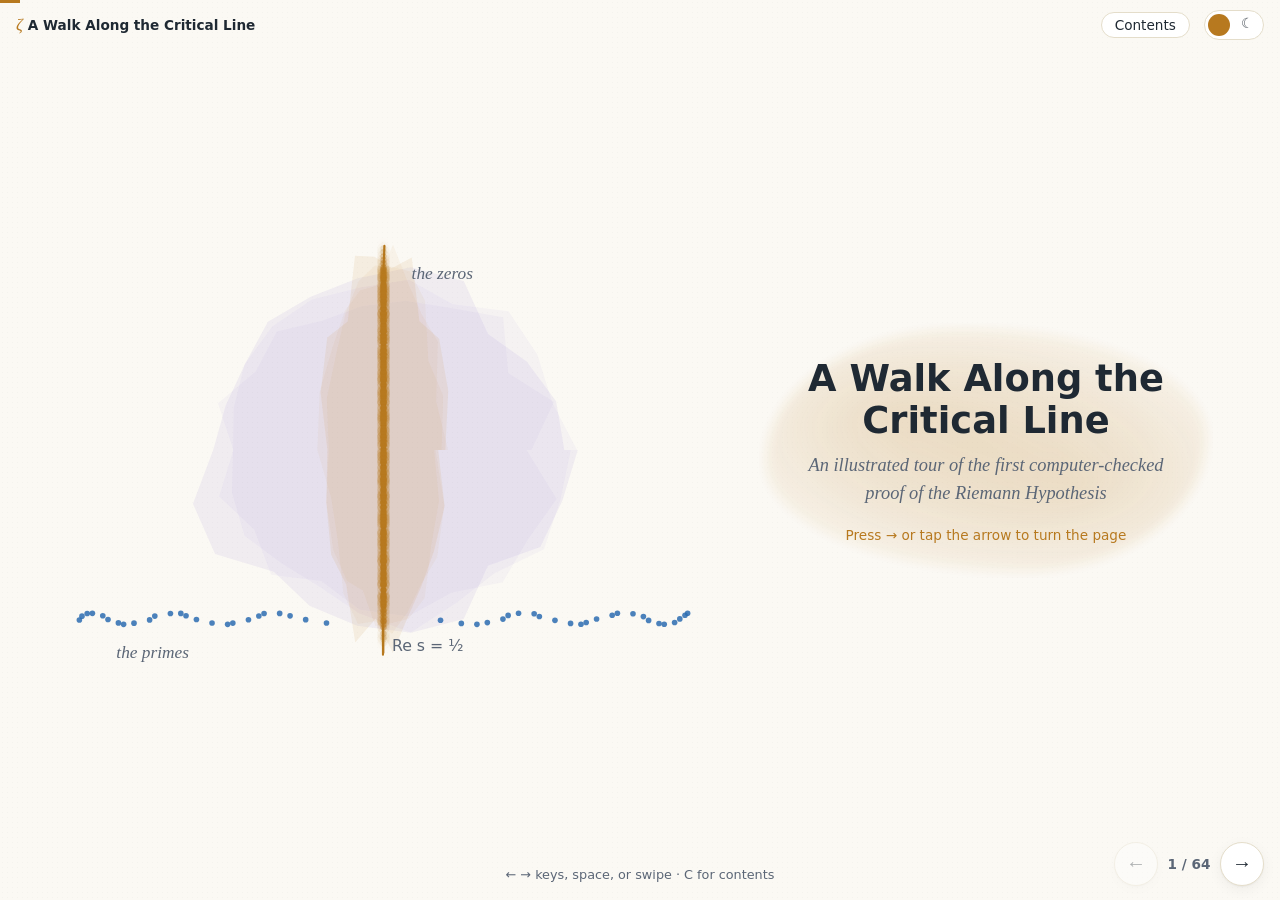
==== index.html @ abe8f5fe "Add part XII, Toward a why: clock-arithmetic toy model, Stepanov's balance, Hasse's positivity proof" ====
<!DOCTYPE html>
<html lang="en">
<head>
<meta charset="utf-8">
<meta name="viewport" content="width=device-width, initial-scale=1">
<title>A Walk Along the Critical Line: the Riemann Hypothesis proof, as a picture book</title>
<meta name="description" content="An illustrated, one-idea-per-page tour of the November 2026 Lean proof of the Riemann Hypothesis, for readers who know calculus and complex variables.">
<script>
  (function () { var t = localStorage.getItem("rh-theme"); if (!t) t = "light"; document.documentElement.dataset.theme = t; })();
</script>
<link rel="icon" href="data:,">
<link rel="stylesheet" href="css/style.css">
<link rel="stylesheet" href="css/deck.css">
</head>
<body class="deck">

<div class="dprogress" id="dprogress"></div>
<header class="dbar">
  <a class="brand" href="#1"><span>ζ</span>A Walk Along the Critical Line</a>
  <span class="part" id="partname"></span>
  <span class="spacer"></span>
  <button class="pill" id="open-contents" type="button" aria-haspopup="dialog">Contents</button>
  <button id="theme-toggle" type="button" aria-label="Toggle dark mode"><span class="knob"></span></button>
</header>

<main id="stage" aria-live="polite">

<!-- ======================================================= opening -->
<section class="slide" data-scene="cover" data-tone="gold" data-part="Opening" data-title="Cover">
  <div class="art"><canvas aria-hidden="true"></canvas></div>
  <div class="words">
    <h1>A Walk Along the Critical Line</h1>
    <p class="sub">An illustrated tour of the first computer-checked proof of the Riemann Hypothesis</p>
    <p class="try" style="margin-top:1.2rem">Press → or tap the arrow to turn the page</p>
  </div>
</section>

<section class="slide" data-scene="howto" data-tone="gold" data-title="How to read this book">
  <div class="art"><canvas aria-hidden="true"></canvas></div>
  <div class="words">
    <p>Each page holds one idea. If you've met calculus and complex numbers, you have everything you need.</p>
    <p>Some pages are marked <span class="tag real">real data</span>, some <span class="tag schem">schematic</span>, and a few <span class="tag reading">our reading</span>, where the picture is an interpretation and not something the proof says.</p>
    <p>Wherever a picture says so, it is computed live in your browser from real primes and real zeros of ζ.</p>
  </div>
</section>

<!-- ======================================================= I. primes -->
<section class="slide" data-scene="sieve" data-part="I. The primes" data-title="Numbers that can't be split">
  <div class="art"><canvas aria-hidden="true"></canvas></div>
  <div class="words">
    <p>Some numbers can't be split into smaller factors: 2, 3, 5, 7, 11, 13, … These are the <b>primes</b>.</p>
    <p>Cross out the multiples of 2, then of 3, then of 5 and 7. Whatever survives is prime, and every other number is built by multiplying them.</p>
  </div>
</section>

<section class="slide" data-scene="gaps" data-title="Scattered, up close">
  <div class="art"><canvas aria-hidden="true"></canvas></div>
  <div class="words">
    <p>Up close, the primes look scattered at random.</p>
    <p>Sometimes two arrive side by side. Sometimes there's a long silence. No simple rule tells you where the next one will land.</p>
  </div>
</section>

<section class="slide" data-scene="staircase" data-title="Orderly, from far away">
  <div class="art"><canvas aria-hidden="true"></canvas></div>
  <div class="words">
    <p>But step back, and a pattern appears.</p>
    <p>Walk up the number line and, at each prime p, step up by ln p. (Prime powers like 4, 8 and 9 add a step too, the same size as their prime's.) Call the running total <b>ψ(x)</b>. It climbs almost exactly along the line <span class="m">y = x</span>.</p>
    <div class="tags"><span class="tag real">real data</span></div>
  </div>
</section>

<section class="slide" data-scene="wobble" data-title="How far it strays">
  <div class="art"><canvas aria-hidden="true"></canvas></div>
  <div class="words">
    <p>How far does the staircase stray from the line? Subtract the line and plot only what's left over, <span class="m">ψ(x) − x</span>. It wobbles back and forth.</p>
    <p>The <b>Riemann Hypothesis</b> says the wobbles stay about the size of <b>√x</b>, forever.</p>
    <div class="tags"><span class="tag real">real data, primes up to 200,000</span></div>
  </div>
</section>

<section class="slide" data-scene="coins" data-title="As fair as coins">
  <div class="art"><canvas aria-hidden="true"></canvas></div>
  <div class="words">
    <p>Why √x? Flip a fair coin n times and count heads minus tails. The count drifts, but only by about <b>√n</b>.</p>
    <p>So the Riemann Hypothesis says the primes are as fair as coins: no hidden bias, just honest noise.</p>
  </div>
</section>

<!-- ======================================================= II. zeta -->
<section class="slide" data-scene="euler" data-part="II. Zeta and its zeros" data-title="One function that knows the primes">
  <div class="art"><canvas aria-hidden="true"></canvas></div>
  <div class="words">
    <p>In 1859 Bernhard Riemann studied one function:</p>
    <div class="eq">ζ(s) = 1 + 1/2<sup>s</sup> + 1/3<sup>s</sup> + 1/4<sup>s</sup> + ⋯</div>
    <p>Euler had noticed it secretly knows the primes: the same number is also a <b>product with one factor per prime</b>. Watch the sum and the product race to the same value.</p>
  </div>
</section>

<section class="slide" data-scene="plane" data-title="Numbers on a plane">
  <div class="art"><canvas aria-hidden="true"></canvas></div>
  <div class="words">
    <p>To go further, Riemann needed numbers that live on a flat plane instead of along a line.</p>
    <p>Each of these <b>complex numbers</b> is an arrow from the centre. Its <b>real part</b> says how far right it reaches, and its <b>height</b> (the imaginary part, marked with an <span class="m">i</span>) says how far up. To add two of them, lay the arrows head to tail.</p>
  </div>
</section>

<section class="slide" data-scene="spin" data-tone="purple" data-title="Every term is a spinning arrow">
  <div class="art"><canvas aria-hidden="true"></canvas></div>
  <div class="words">
    <p>Now feed ζ one of these numbers, <span class="m">s = σ + i·t</span>. Each term <span class="m">1/nˢ</span> becomes an arrow: σ sets its length, <span class="m">1/n<sup>σ</sup></span>, and the height t turns it by an angle <span class="m">t · ln n</span>.</p>
    <p>So ζ(s) is a chain of arrows laid head to tail, and its value is <b>where the chain ends</b>. Watch the chain curl as t rises.</p>
    <div class="tags"><span class="tag real">computed live</span></div>
  </div>
</section>

<section class="slide" data-scene="home" data-tone="purple" data-title="A zero: the arrows come home">
  <div class="art"><canvas aria-hidden="true"></canvas></div>
  <div class="words">
    <p>Now set the real part to exactly ½ and raise the height. At <span class="m">t = 14.1347…</span> the chain ends exactly where it started. The arrows cancel perfectly, so ζ(s) = 0.</p>
    <p>That point is a <b>zero</b> of ζ.</p>
    <p class="sub">One honest wrinkle: at real part ½ the plain sum never settles, so this picture uses its cousin with alternating signs, 1 − 1/2ˢ + 1/3ˢ − ⋯. It does settle, and it has exactly the same zeros here.</p>
    <div class="tags"><span class="tag real">computed live, 600 arrows</span></div>
  </div>
</section>

<section class="slide" data-scene="landscape" data-tone="purple" data-title="A landscape with holes">
  <div class="art"><canvas aria-hidden="true"></canvas></div>
  <div class="words">
    <p>Do this at every point s of the plane, and record how far from the start each chain ends: <span class="m">|ζ(s)|</span>. That gives a landscape: light where the chain ends far away, dark where it ends close to home.</p>
    <p>The ground drops all the way to zero only at the <b>zeros</b>. The lowest is the 14.13 you just watched. They are the heart of the story.</p>
    <p class="sub">Left of real part 0 no sum settles at all; there ζ is extended smoothly from the rest of the map. No zeros in this picture lie out there.</p>
    <div class="tags"><span class="tag real">computed live</span></div>
  </div>
</section>

<section class="slide" data-scene="line" data-tone="purple" data-title="They all line up">
  <div class="art"><canvas aria-hidden="true"></canvas></div>
  <div class="words">
    <p>Every zero ever found sits on one vertical line, where the real part is exactly ½. It's called the <b>critical line</b>.</p>
    <p>The Riemann Hypothesis says they all do. Computers have checked more than ten trillion, but there are infinitely many, so checking can never finish.</p>
    <div class="tags"><span class="tag real">the first 200 zeros</span></div>
  </div>
</section>

<section class="slide" data-scene="music" data-tone="purple" data-title="Zeros are notes">
  <div class="art"><canvas aria-hidden="true"></canvas></div>
  <div class="words">
    <p>Here's why zeros matter. Each zero is a pure tone, and the primes are the music.</p>
    <p>Start from the smooth line y = x and add one wave for each zero. With more and more zeros, the staircase ψ(x) from earlier appears, with a step at every prime, right where the primes are.</p>
    <div class="tags"><span class="tag real">the first 200 zeros</span></div>
  </div>
</section>

<section class="slide" data-scene="offkey" data-tone="red" data-title="One off-key note">
  <div class="art"><canvas aria-hidden="true"></canvas></div>
  <div class="words">
    <p>A zero on the line makes a wave whose size grows like <b>√x</b>.</p>
    <p>A zero off the line, with real part β bigger than ½, would make a wave growing like <b>x<sup>β</sup></b>. Sooner or later it drowns out everything else. One off-key note would spoil the whole song.</p>
    <div class="tags"><span class="tag schem">schematic</span></div>
  </div>
</section>

<section class="slide" data-scene="colors" data-tone="purple" data-title="Coloring the primes">
  <div class="art"><canvas aria-hidden="true"></canvas></div>
  <div class="words">
    <p>There isn't just one ζ. Color the primes with a repeating pattern of values, such as +1 and −1, called a <b>Dirichlet character</b>, and you get a new zeta function with its own zeros.</p>
    <p>The <b>Generalized Riemann Hypothesis</b> says all of those zeros sit on the line too. This proof covers ζ and every one of these new functions.</p>
  </div>
</section>

<!-- ======================================================= III. the proof -->
<section class="slide" data-scene="files" data-tone="green" data-part="III. The proof" data-title="A proof made of code">
  <div class="art"><canvas aria-hidden="true"></canvas></div>
  <div class="words">
    <p>In November 2026 the mathematician Levent Alpöge, working with Claude, released a proof. Not a paper: <b>175,187 files</b> of <b>Lean</b>, a language in which a computer checks every logical step.</p>
    <p>No human has read it all yet. So we read it like a map.</p>
  </div>
</section>

<section class="slide" data-scene="map" data-tone="green" data-title="The map">
  <div class="art"><canvas aria-hidden="true"></canvas></div>
  <div class="words">
    <p>The proof has six steps. We'll walk them backwards from the goal, because each step answers the question the one before it leaves open.</p>
    <p>First <b>A</b>, then <b>B</b>, then <b>D</b>, then <b>C</b>. Steps E and F supply background facts that the main chain rests on. Both hold with plenty of room to spare, so we visit them briefly near the end.</p>
  </div>
</section>

<!-- ======================================================= IV. Step A -->
<section class="slide" data-scene="gz" data-part="IV. Step A: Landau's trap" data-title="The quantity everything is about">
  <div class="art"><canvas aria-hidden="true"></canvas></div>
  <div class="words">
    <p>The proof watches one quantity, <b>G(x)</b>: a smoothed version of the prime total, minus its expected trend.</p>
    <p>If RH is true, G(x) divided by √x stays inside a thin band forever. Here it is, computed from every prime up to 200,000.</p>
    <div class="tags"><span class="tag real">real data</span></div>
  </div>
</section>

<section class="slide" data-scene="rogue" data-tone="red" data-title="A ceiling is enough">
  <div class="art"><canvas aria-hidden="true"></canvas></div>
  <div class="words">
    <p>Now imagine one zero just off the line. Its wave grows, and the crests climb higher and higher.</p>
    <p>So to rule such a zero out, it's enough to show G(x) never gets too <b>high</b>. Not a two-sided band: just a <b>ceiling</b>.</p>
    <div class="tags"><span class="tag schem">hypothetical zero added to real data</span></div>
  </div>
</section>

<section class="slide" data-scene="rebuild" data-tone="red" data-title="Rebuilding a function from one spot">
  <div class="art"><canvas aria-hidden="true"></canvas></div>
  <div class="words">
    <p>Stand at one point z and record a list of numbers about a function there: its value, its slope, how it curves, and so on. These are its <b>Taylor coefficients</b>.</p>
    <p>Add up <span class="m">c₀ + c₁(s − z) + c₂(s − z)² + ⋯</span> term by term and the function comes back, like a sketch gaining detail. But only out to a limit: past the nearest point where the function blows up, a <b>pole</b>, the sum falls apart however many terms you add.</p>
  </div>
</section>

<section class="slide" data-scene="taylor" data-tone="red" data-title="A storm warning in a list of numbers">
  <div class="art"><canvas aria-hidden="true"></canvas></div>
  <div class="words">
    <p>That limit leaves a fingerprint in the list itself. If the nearest pole is a distance r away, the coefficients grow like <span class="m">(1/r)<sup>k</sup></span>. The closer the trouble, the faster they grow.</p>
    <p>So the list works like a storm warning, and that is the signal Landau's trap listens for. (ζ has a pole too, at s = 1.)</p>
  </div>
</section>

<section class="slide" data-scene="trap" data-tone="red" data-title="Landau's trap">
  <div class="art"><canvas aria-hidden="true"></canvas></div>
  <div class="words">
    <p>In 1905 Edmund Landau found a way to turn a ceiling into a trap. Repackage G as a new function (its <b>Laplace transform</b>) whose poles sit exactly at the zeros of ζ. A ceiling of size x<sup>θ</sup> draws a line at real part θ.</p>
    <p>A zero right of that line is a pole close to the point z, so the Taylor coefficients at z must grow fast (red). But the ceiling keeps them small (green). Both can't be true, so no such zero exists.</p>
    <div class="tags"><span class="tag schem">schematic</span></div>
  </div>
</section>

<section class="slide" data-scene="cameras" data-tone="red" data-title="Spot checks are enough">
  <div class="art"><canvas aria-hidden="true"></canvas></div>
  <div class="words">
    <p>The proof can't check the ceiling everywhere. Its machinery is built for one stretch of x at a time, so it proves the ceiling only on scattered stretches called <b>windows</b>. Each runs from some number Y up to Y<sup>1.5</sup>, and there is always another one further out.</p>
    <p>Is that enough? Think of a car that speeds the whole way. You don't need a camera on every mile: one camera far enough down the road will catch it. A rogue zero is like that car. Its trouble shows up at every scale far enough out, so one window far enough out catches it.</p>
  </div>
</section>

<section class="slide" data-scene="windows" data-tone="red" data-title="Each reading looks through one window">
  <div class="art"><canvas aria-hidden="true"></canvas></div>
  <div class="words">
    <p>So what plays the camera? Landau's trap never reads G all at once: it works through the Taylor coefficients, and each coefficient only looks at one stretch of x. The gold bump shows the stretch it sees.</p>
    <p>Further out, a coefficient's view fits almost entirely inside one window, and the fit keeps improving. There the ceiling controls its reading, and that is where a rogue zero gets caught.</p>
  </div>
</section>

<section class="slide" data-scene="goal" data-tone="gold" data-title="The whole job, in one line">
  <div class="art"><canvas aria-hidden="true"></canvas></div>
  <div class="words">
    <p>So everything comes down to one sentence:</p>
    <p><b>show that G(x) is at most about √x, on enough windows.</b></p>
    <p>All the exotic machinery from here on serves that one goal.</p>
  </div>
</section>

<!-- ======================================================= V. Step B -->
<section class="slide" data-scene="bins" data-tone="green" data-part="V. Step B: four bins" data-title="A blind spot">
  <div class="art"><canvas aria-hidden="true"></canvas></div>
  <div class="words">
    <p>The proof's machine has a blind spot. It's built from two helper primes, and they give every other prime two labels, each +1 or −1. That sorts the primes into four bins, and the machine can only count <b>one</b> of them.</p>
    <p>Why only one? The machine works inside a bigger number system built from the helpers. There, many primes break apart, the way 5 = (2 + i)(2 − i) once you allow i, while 3 stays whole. The machine can only weigh primes that stay whole: those are the <span class="m">χ = −1</span> primes. An averaging step then narrows them to <span class="m">ψ = +1</span>.</p>
    <div class="tags"><span class="tag schem">toy helpers 3 and 7</span><span class="tag reading">our reading of the source</span></div>
  </div>
</section>

<section class="slide" data-scene="fourier" data-tone="green" data-title="Getting the rest back">
  <div class="art"><canvas aria-hidden="true"></canvas></div>
  <div class="words">
    <p>To get all the primes back, the proof uses the simplest case of <b>Fourier analysis</b>: splitting something into pure patterns, the way an equalizer splits music into bass and treble. Here the patterns are four rows of ±1 signs.</p>
    <p>Add the rows as shown. Every prime outside the gold bin cancels to 0, and every prime inside counts 4 times. So one bin = ¼ × (all primes + three helper sums).</p>
    <p>The helpers are hand-picked: most possible helpers are known to behave well, so the proof chooses good ones, whose sums are small. A ceiling on one bin becomes a ceiling on all primes.</p>
  </div>
</section>

<!-- ======================================================= VI. Step D -->
<section class="slide" data-scene="twoways" data-tone="gold" data-part="VI. Step D: count two ways" data-title="Count one thing two ways">
  <div class="art"><canvas aria-hidden="true"></canvas></div>
  <div class="words">
    <p>How does the machine bound one bin? With a trick from 1850: measure one number in two ways.</p>
    <p>Take a! = 1 · 2 · 3 ⋯ a. Measure it <b>by its primes</b>, or measure it <b>by its size</b>. The two bars must be the same length, so the size teaches you about the primes.</p>
  </div>
</section>

<section class="slide" data-scene="legendre" data-tone="gold" data-title="Counting by primes, in layers">
  <div class="art"><canvas aria-hidden="true"></canvas></div>
  <div class="words">
    <p>How many times does the prime 3 divide 81!? Every third number gives one factor. Every ninth gives a second. Every 27th, a third.</p>
    <p>That's <b>Legendre's formula</b>: about a/p + a/p² + a/p³ + ⋯ factors of p.</p>
  </div>
</section>

<section class="slide" data-scene="overflow" data-tone="gold" data-title="The proof's twist: overflow">
  <div class="art"><canvas aria-hidden="true"></canvas></div>
  <div class="words">
    <p>The proof adds a twist. It measures a huge number a <b>against</b> a smaller one b, with <span class="m">a = x · b</span>.</p>
    <p>At each prime power pᵉ it keeps only the <b>overflow</b>: how far a/pᵉ sticks out above b. Once pᵉ passes x, nothing sticks out.</p>
  </div>
</section>

<section class="slide" data-scene="gap" data-tone="gold" data-title="The gap is G(x)">
  <div class="art"><canvas aria-hidden="true"></canvas></div>
  <div class="words">
    <p>Add up the overflows, each weighted by ln p, and out comes exactly the prime sum inside G(x).</p>
    <p>Subtract the size side, and what's left is <b>b · G(x)</b>. The quantity Step A needs is the gap between two ways of measuring.</p>
  </div>
</section>

<!-- ======================================================= VII. one lift -->
<section class="slide" data-scene="machine" data-tone="blue" data-part="VII. What one lift does" data-title="A theta lift">
  <div class="art"><canvas aria-hidden="true"></canvas></div>
  <div class="words">
    <p>Where does the proof make its two-way count? Inside a classical machine called a <b>theta lift</b>. Think of it as a gearbox that carries a perfectly symmetric object from one world into a partner world.</p>
    <p>For us, one feature matters. It meshes two polynomials, one of <b>huge</b> degree a and one of <b>small</b> degree b, with a = x · b, like a big gear driving a small one. (A polynomial's degree is its highest power: x³ + 1 has degree 3.)</p>
    <div class="tags"><span class="tag schem">schematic</span></div>
  </div>
</section>

<section class="slide" data-scene="ring" data-tone="blue" data-title="Seats at a round table">
  <div class="art"><canvas aria-hidden="true"></canvas></div>
  <div class="words">
    <p>Picture the polynomials being passed around a round table. Each one has an <b>ordinary</b> part and a <b>mirror-image</b> part (think of z and its mirror image z̄). Each seat has a big pocket, with room for degree a, and a small pocket, with room for degree b.</p>
    <p>At the home seat, the ordinary part goes in the big pocket. At every other seat around the table, the two pockets are swapped.</p>
    <div class="tags"><span class="tag schem">schematic</span></div>
  </div>
</section>

<section class="slide" data-scene="pascal" data-tone="blue" data-title="A magic move at p">
  <div class="art"><canvas aria-hidden="true"></canvas></div>
  <div class="words">
    <p>At a prime p there's a magic move. In arithmetic mod p, <span class="m">(u + v)<sup>p</sup> = u<sup>p</sup> + v<sup>p</sup></span>, because every middle coefficient is divisible by p.</p>
    <p>So the substitution x → x<sup>p</sup>, called <b>Frobenius</b>, plays nicely with everything. It divides a polynomial's degree by p, and it passes the polynomial to the next seat.</p>
  </div>
</section>

<section class="slide" data-scene="hops" data-tone="blue" data-title="Hops and overflow">
  <div class="art"><canvas aria-hidden="true"></canvas>
    <div class="ctl"><label>x = a/b <input type="range" class="x" min="2" max="400" value="100"><output></output></label>
    <label>p <span class="seg ps"><button data-p="2">2</button><button data-p="3" class="on">3</button><button data-p="5">5</button><button data-p="7">7</button></span></label></div>
  </div>
  <div class="words">
    <p>Follow the big degree around the table. After e hops it's a/pᵉ.</p>
    <p>Even hops land on a seat where it goes in the big pocket: it fits. Odd hops land on a swapped seat, where it must squeeze into the small pocket of size b. Whatever sticks out, shown in red, turns into <b>forced factors of p</b>.</p>
    <p class="try">Try other values of x and p.</p>
  </div>
</section>

<section class="slide" data-scene="three" data-tone="blue" data-title="Three mysteries, one picture">
  <div class="art"><canvas aria-hidden="true"></canvas></div>
  <div class="words">
    <p>That one picture explains the shape of the overflow formula from Step D.</p>
    <p>Dividing by pᵉ is Frobenius. Subtracting b is the small pocket. Counting only odd e is the hops that land on swapped seats. And once pᵉ is past x, everything fits.</p>
    <div class="tags"><span class="tag reading">our reading of the source's formulas</span></div>
  </div>
</section>

<section class="slide" data-scene="denser" data-tone="blue" data-title="Forced factors make the lattice bigger">
  <div class="art"><canvas aria-hidden="true"></canvas></div>
  <div class="words">
    <p>Forced factors are good news. The polynomials form a <b>lattice</b>, a grid of points. If every one of them is divisible by p, you may divide the whole lattice by p.</p>
    <p>The grid gets denser, and in this kind of geometry a denser lattice counts as <b>bigger</b>. The proof builds the lattice it measures in exactly this way.</p>
  </div>
</section>

<section class="slide" data-scene="period" data-tone="blue" data-title="The size side, at infinity">
  <div class="art"><canvas aria-hidden="true"></canvas></div>
  <div class="words">
    <p>The size side is measured "at infinity", with the areas of very special lattices in the complex plane.</p>
    <p>A formula of Chowla and Selberg computes those areas exactly, and Euler's constant γ falls out: the same γ that G(x) subtracts.</p>
  </div>
</section>

<section class="slide" data-scene="scale" data-tone="red" data-title="True, but useless">
  <div class="art"><canvas aria-hidden="true"></canvas></div>
  <div class="words">
    <p>Geometry then says the books can't be too unbalanced: the prime side is at most the size side, plus errors. For one lift that reads</p>
    <div class="eq">b · G(x) ≤ errors</div>
    <p>But the errors are about b · x, far too big to say anything. One lift isn't enough.</p>
  </div>
</section>

<!-- ======================================================= VIII. chain -->
<section class="slide" data-scene="chain" data-tone="green" data-part="VIII. A chain of √x lifts" data-title="Do it again, m times">
  <div class="art"><canvas aria-hidden="true"></canvas></div>
  <div class="words">
    <p>So do it again. Feed the output of one lift into another, m times. Each lift turns one minus sign of its group into a plus.</p>
    <p>Every round forces its own factors of p, and the gains <b>add up</b>.</p>
  </div>
</section>

<section class="slide" data-scene="cost" data-tone="green" data-title="What the chain costs">
  <div class="art"><canvas aria-hidden="true"></canvas></div>
  <div class="words">
    <p>The price: every lift adds a block of new coordinates, so lift number j has more to carry than the ones before. It costs about j.</p>
    <p>The whole chain costs about 1 + 2 + ⋯ + m ≈ <b>m²/2</b>.</p>
    <div class="tags"><span class="tag reading">likely, not traced line by line</span></div>
  </div>
</section>

<section class="slide" data-scene="ineq" data-tone="green" data-title="The inequality">
  <div class="art"><canvas aria-hidden="true"></canvas></div>
  <div class="words">
    <p>Put it together. In units of b:</p>
    <div class="eq">m · G(x) ≤ x + m²</div>
    <p>The gap G, collected once per lift, is at most an overhead x paid once, plus the chain's cost. Divide by m:</p>
    <div class="eq">G(x) ≤ x/m + m</div>
  </div>
</section>

<section class="slide" data-scene="minimum" data-tone="green" data-title="The best chain length">
  <div class="art"><canvas aria-hidden="true"></canvas></div>
  <div class="words">
    <p>A longer chain spreads the overhead over more rounds, but costs more. Where's the sweet spot?</p>
    <p>Set the derivative to zero: <b>m = √x</b>, and then G(x) ≤ 2√x. That's exactly the size the Riemann Hypothesis needs.</p>
    <p class="try">Drag the red point.</p>
  </div>
</section>

<section class="slide" data-scene="barrier" data-tone="red" data-title="The 2/3 barrier">
  <div class="art"><canvas aria-hidden="true"></canvas></div>
  <div class="words">
    <p>It could easily have gone wrong. If each lift had to redo the bookkeeping of every lift before it, the chain would cost m³, and the best bound would be x<sup>2/3</sup>: useless.</p>
    <p>The proof charges every piece of bookkeeping to exactly one lift.</p>
  </div>
</section>

<section class="slide" data-scene="stepanov" data-tone="purple" data-title="Multiplicity without derivatives">
  <div class="art"><canvas aria-hidden="true"></canvas></div>
  <div class="words">
    <p>Why does the author call each lift "one more order of multiplicity"? The phrase comes from a cousin of RH for clock arithmetic (like mod 7), proved by André Weil in the 1940s.</p>
    <p>In 1969 Sergei Stepanov found a short proof: build a polynomial with a double, triple, … root (multiplicity m) at every point you want to count. Degree D allows at most D roots counted this way, so <span class="m">(points) × m ≤ D</span>.</p>
    <p>This proof has the same shape: <span class="m">G × m ≤ x + m²</span>. Multiplicity normally needs derivatives, which whole numbers lack. The chain of lifts stands in for them.</p>
    <div class="tags"><span class="tag reading">the comparison is our reading</span></div>
  </div>
</section>

<!-- ======================================================= IX. the supporting cast -->
<section class="slide" data-scene="crosstalk" data-tone="blue" data-part="IX. The supporting cast" data-title="Step E: no crosstalk">
  <div class="art"><canvas aria-hidden="true"></canvas></div>
  <div class="words">
    <p>Step D's count is averaged over a huge family of pieces, one for each of an enormous number of code words. That average is only fair if the pieces barely overlap, like a room full of microphones where each one hears only its own instrument.</p>
    <p>In very high dimensions, random directions are almost always nearly perpendicular. The proof shows its pieces overlap by at most about <span class="m">e<sup>−x<sup>ε</sup>/8</sup></span>, far less than it needs. The tool is a classical identity called the <b>Siegel–Weil formula</b>.</p>
    <div class="tags"><span class="tag schem">random directions, computed live</span></div>
  </div>
</section>

<section class="slide" data-scene="noise" data-tone="blue" data-title="Step F: keeping the noise down">
  <div class="art"><canvas aria-hidden="true"></canvas></div>
  <div class="words">
    <p>The proof works inside gigantic number systems, of degree around x². They carry their own arithmetic noise, measured by objects called <b>Ш</b> ("Sha") and class groups, which could distort the lattices being measured.</p>
    <p>The noise only has to stay below about <span class="m">e<sup>x<sup>ε</sup>/2</sup></span>, a very generous limit, and deep classical theorems keep it far below. Like Step E, it has room to spare: the ½ is decided by Step C alone.</p>
    <div class="tags"><span class="tag schem">schematic</span></div>
  </div>
</section>

<!-- ======================================================= X. forward -->
<section class="slide" data-scene="forward" data-tone="gold" data-part="X. Running it forward" data-title="Now run it forward">
  <div class="art"><canvas aria-hidden="true"></canvas></div>
  <div class="words">
    <p>Now run the whole story forward.</p>
    <p>A chain of √x lifts bounds one bin of primes. Fourier analysis recovers all the primes. That puts a ceiling on G(x), on windows. And Landau's trap leaves no room for a zero right of ½.</p>
  </div>
</section>

<section class="slide" data-scene="checks" data-tone="green" data-title="How do we know it's right?">
  <div class="art"><canvas aria-hidden="true"></canvas></div>
  <div class="words">
    <p>A small trusted core of Lean, the <b>kernel</b>, checked every step. Independent builds agree, only Lean's standard axioms are used, and the statement is the community library's own.</p>
    <p>A verdict from a second, independently written checker was still pending when this was written.</p>
  </div>
</section>

<!-- ======================================================= X. why now, what next -->
<section class="slide" data-scene="wall" data-tone="purple" data-part="XI. Why now, and what next" data-title="A wall since 1969">
  <div class="art"><canvas aria-hidden="true"></canvas></div>
  <div class="words">
    <p>Why did this take 160 years? Part of the answer is a wall that has stood since 1969. In clock arithmetic, Stepanov's proof works because polynomials there have a variable to differentiate. Over the whole numbers there is none: what is the derivative of 12?</p>
    <p>The breakthrough is a way over the wall. A chain of theta lifts has the same effect as a higher-order zero, with no derivative at all. Charging each lift only for its own bookkeeping then lands the bound exactly on √x.</p>
    <div class="tags"><span class="tag reading">the author's claim, plus our reading</span></div>
  </div>
</section>

<section class="slide" data-scene="sixweeks" data-tone="purple" data-title="Why six weeks?">
  <div class="art"><canvas aria-hidden="true"></canvas></div>
  <div class="words">
    <p>The author's timeline runs from 6 October to 16 November 2026: about six weeks. Three things made that possible.</p>
    <p>The route runs through six specialties that rarely meet, and an AI that has read all of them can hold them at once. Lean makes trying cheap: a bad idea fails in minutes, and a good one arrives already checked. And most of the 175,187 files rebuild a century of known theorems that the new idea stands on.</p>
    <div class="tags"><span class="tag reading">our reading</span></div>
  </div>
</section>

<section class="slide" data-scene="ifholds" data-tone="green" data-title="If it holds">
  <div class="art"><canvas aria-hidden="true"></canvas></div>
  <div class="words">
    <p>A great many published results begin "assuming GRH". If the proof holds, they become theorems. For example, Miller's fast primality test becomes provably correct, primes in every progression arrive with near-perfect regularity, and the dreaded "Siegel zeros" cannot exist.</p>
    <p>The author previews more: RH for all number fields "with more time", a new proof of the Weil and Deligne bounds, and consequences in K-theory. None of that is in the code yet.</p>
    <div class="tags"><span class="tag reading">previews are the author's, not checked</span></div>
  </div>
</section>

<section class="slide" data-scene="shelf" data-tone="green" data-title="Already in the code">
  <div class="art"><canvas aria-hidden="true"></canvas></div>
  <div class="words">
    <p>Some new mathematics is already visible in the files. To reach RH, the proof built whole libraries that had never been written in checkable form, plus a counting theorem that works over any number field.</p>
    <p>Those are reusable whether or not anyone needs them for RH again. One caution: the proof restates 444 published theorems in its own words, and someone still needs to check that each restatement says what the original says.</p>
    <div class="tags"><span class="tag real">file counts from the dependency data, approximate</span></div>
  </div>
</section>

<section class="slide" data-scene="unknown" data-tone="purple" data-title="What nobody has yet">
  <div class="art"><canvas aria-hidden="true"></canvas></div>
  <div class="words">
    <p>What nobody has yet is a human understanding of <b>why</b> it works.</p>
    <p>The pictures in this book are a first reading, not the last word. The author expects the proof to be "massively simplified, likely immediately."</p>
    <p>The last few pages take some first steps toward a why.</p>
  </div>
</section>

<!-- ======================================================= XII. toward a why -->
<section class="slide" data-scene="clockcurve" data-tone="purple" data-part="XII. Toward a why" data-title="A world where we know the answer">
  <div class="art"><canvas aria-hidden="true"></canvas></div>
  <div class="words">
    <p>To see why an idea works, try it somewhere the answer is already known. Clock arithmetic is such a place.</p>
    <p>Solve <span class="m">y² = x³ − x + 1</span> on a clock with p hours. The number of solutions always lands near p. In 1933 Helmut Hasse proved it is never off by more than <span class="m">2√p</span>, and Weil later proved a bound of the same kind for every curve. This is the Riemann Hypothesis of clock arithmetic.</p>
    <div class="tags"><span class="tag real">counted live</span></div>
  </div>
</section>

<section class="slide" data-scene="clockwobble" data-tone="purple" data-title="Off by about √p, every time">
  <div class="art"><canvas aria-hidden="true"></canvas></div>
  <div class="words">
    <p>Here is how far off the count is, for every prime clock size up to 3,000. It wobbles the way the primes did near the start of this book, and stays inside a square-root envelope.</p>
    <p>On clocks this is a theorem with several proofs. Two of them explain the square root in two different ways, and each has a counterpart in the new proof.</p>
    <div class="tags"><span class="tag real">counted live</span></div>
  </div>
</section>

<section class="slide" data-scene="balance" data-tone="purple" data-title="The first explanation: a balance">
  <div class="art"><canvas aria-hidden="true"></canvas></div>
  <div class="words">
    <p>Stepanov's proof builds a polynomial with a root of multiplicity m at every point being counted. Each extra order of vanishing adds a batch of new conditions, which cost about m² in total. The overhead, about p, is paid only once. With constants dropped:</p>
    <div class="eq">(error) × m ≲ p + m²</div>
    <p>That is the shape of this proof's inequality, and in both the best m is a square root.</p>
    <div class="tags"><span class="tag schem">schematic: constants dropped</span><span class="tag reading">the match is our reading</span></div>
  </div>
</section>

<section class="slide" data-scene="hasse" data-tone="blue" data-title="The second: a quadratic that can't go negative">
  <div class="art"><canvas aria-hidden="true"></canvas></div>
  <div class="words">
    <p>Hasse's theorem also has a short proof. Counting the points involves a map called Frobenius, and maps between curves have a <b>degree</b>: a whole number that is never negative.</p>
    <p>For whole numbers r and s, the degree of "r minus s copies of Frobenius" is <span class="m">r² + a·r·s + p·s²</span>, where a is how far the count is off (+9 on the first page of this part). A quadratic that never dips below zero has discriminant at most 0. So <span class="m">a² ≤ 4p</span>, which says <span class="m">|a| ≤ 2√p</span>.</p>
    <p class="try">Drag a past the limit.</p>
    <div class="tags"><span class="tag real">the textbook proof, exact</span></div>
  </div>
</section>

<section class="slide" data-scene="positivity" data-tone="blue" data-title="Is there a hidden positivity?">
  <div class="art"><canvas aria-hidden="true"></canvas></div>
  <div class="words">
    <p>So the square root has two classic explanations: a balance, and a positivity. The new proof visibly uses the balance.</p>
    <p>Weil showed in 1952 that RH for the whole numbers is equivalent to a certain quantity never being negative. This proof only ever uses one-sided bounds: a ceiling for Landau's trap, an upper bound on lattice sizes. Perhaps its two-way count is a positivity in disguise. Whoever can name it may have found the "why".</p>
    <div class="tags"><span class="tag reading">speculation</span></div>
  </div>
</section>

<section class="slide" data-scene="dial" data-tone="green" data-title="A dial, not a switch">
  <div class="art"><canvas aria-hidden="true"></canvas></div>
  <div class="words">
    <p>Nothing in <span class="m">m·G ≤ x + m²</span> forces m = √x. A chain of length <span class="m">x<sup>α</sup></span> gives <span class="m">G ≤ x<sup>1−α</sup> + x<sup>α</sup></span>, and Step A, as written in the code, turns any bound <span class="m">x<sup>θ</sup></span> into "no zeros with real part above θ".</p>
    <p>So a short chain should give a weaker result. Even <span class="m">α = 0.01</span> would rule out zeros above 0.99, which nobody had proved before. If so, a short chain is the smallest case worth understanding. The code itself only uses chains near √x.</p>
    <p class="try">Drag the dial.</p>
    <div class="tags"><span class="tag real">Step A takes any θ</span><span class="tag reading">short chains: our extrapolation</span></div>
  </div>
</section>

<section class="slide" data-scene="weight" data-tone="gold" data-title="Where the new idea lives">
  <div class="art"><canvas aria-hidden="true"></canvas></div>
  <div class="words">
    <p>Where should we look? Of the 146,288 files the main theorem leans on, the two ends of the argument, Landau's trap and the four bins, take about 250. Folders about theta lifts take about 4,800, and background libraries take most of the rest.</p>
    <p>A computer-checked proof can be taken apart by experiment: change one choice, rebuild, and see which step breaks. Whatever survives every change is the core.</p>
    <div class="tags"><span class="tag real">file counts by folder name, approximate</span></div>
  </div>
</section>

<section class="slide" data-scene="threads" data-tone="gold" data-title="Three threads to pull">
  <div class="art"><canvas aria-hidden="true"></canvas></div>
  <div class="words">
    <p>The author calls each lift "one more order of multiplicity". Three experiments could turn that phrase into an explanation.</p>
    <p>Run the argument on clock arithmetic and see whether it becomes Stepanov's proof. Turn the dial down and see whether a short chain still works. Look for a positivity hiding in the two-way count. Until then, we have a checked proof and a promising slogan.</p>
    <div class="tags"><span class="tag reading">our reading</span></div>
  </div>
</section>

<section class="slide" data-scene="end" data-tone="gold" data-title="The end and sources">
  <div class="art"><canvas aria-hidden="true"></canvas></div>
  <div class="words">
    <h1>The end</h1>
    <p class="sub" style="font-size:0.95rem;text-align:left;font-style:normal">Sources: L. Alpöge, <i>Remark</i> (20 Nov 2026); the Lean proof, mirrored at <a href="https://github.com/leanprover-community/riemann-hypothesis">leanprover-community/riemann-hypothesis</a>, and the reader's map in its issue #5; ishaan2006, <a href="https://github.com/ishaan2006/rh-lean-reproduction">a human-readable account</a>; J. Shore's <a href="https://github.com/james-shore/rh-proof-dependencies">dependency-graph dataset</a>. Primes are sieved and ζ is evaluated live in your browser; the first 200 zeros were precomputed with mpmath. The pictures are an interpretation by this book, not by the proof's author.</p>
  </div>
</section>

</main>

<nav class="dnav" aria-label="Pages">
  <button type="button" id="prev" aria-label="Previous page">←</button>
  <span id="counter"></span>
  <button type="button" id="next" aria-label="Next page">→</button>
</nav>
<div class="hint" id="hint">← → keys, space, or swipe · C for contents</div>

<div id="contents" role="dialog" aria-label="Contents"><button class="pill close" type="button" id="close-contents">Close ✕</button><div class="in" id="contents-in"></div></div>

<script src="js/core.js"></script>
<script src="js/data.js"></script>
<script src="js/deck.js"></script>
<script src="js/scenes-1.js"></script>
<script src="js/scenes-2.js"></script>
<script src="js/scenes-3.js"></script>
</body>
</html>
---- css/style.css ----
/* ================================================================ theme */
:root, [data-theme="light"] {
  --bg: #fbf9f4; --surface: #ffffff; --surface-2: #f4f1e8; --ink: #1f2933; --muted: #5b6676; --rule: #e4ddca;
  --grid: rgba(31, 41, 51, 0.07); --axis: #8a94a3; --plot-bg: transparent;
  --c-blue: #2b6cb0; --c-red: #c53030; --c-green: #2f855a; --c-gold: #b7791f; --c-purple: #6b46c1; --c-fill: rgba(43,108,176,0.12);
  --accent: #b7791f;
  --know-bg: #ebf4ff; --know-bd: #2b6cb0;
  --narr-bg: #fdf6e3; --narr-bd: #b7791f;
  --hon-bg: #fff5f5; --hon-bd: #c53030;
  --new-bg: #f0fff4; --new-bd: #2f855a;
  --ref-bg: #f6f3ff; --ref-bd: #6b46c1;
  --code-bg: #1a202c; --code-ink: #e2e8f0; --code-hdr: #2d3748; --code-kw: #f6ad55; --code-cm: #9ae6b4; --code-hl: rgba(246,224,94,0.20); --code-file: #f6e05e;
  --shadow: 0 1px 2px rgba(0,0,0,0.05), 0 4px 14px rgba(0,0,0,0.05);
  color-scheme: light;
}
[data-theme="dark"] {
  --bg: #12151b; --surface: #1a1f27; --surface-2: #222833; --ink: #e6e9ef; --muted: #9aa5b4; --rule: #2f3642;
  --grid: rgba(230, 233, 239, 0.07); --axis: #6b7686; --plot-bg: transparent;
  --c-blue: #63b3ed; --c-red: #fc8181; --c-green: #68d391; --c-gold: #f6c453; --c-purple: #b794f4; --c-fill: rgba(99,179,237,0.15);
  --accent: #f6c453;
  --know-bg: #172435; --know-bd: #63b3ed;
  --narr-bg: #2a2415; --narr-bd: #f6c453;
  --hon-bg: #2d1b1d; --hon-bd: #fc8181;
  --new-bg: #15291e; --new-bd: #68d391;
  --ref-bg: #221c33; --ref-bd: #b794f4;
  --code-bg: #0d1117; --code-ink: #e2e8f0; --code-hdr: #1f2630; --code-kw: #f6ad55; --code-cm: #9ae6b4; --code-hl: rgba(246,224,94,0.16); --code-file: #f6e05e;
  --shadow: 0 1px 2px rgba(0,0,0,0.4), 0 4px 14px rgba(0,0,0,0.3);
  color-scheme: dark;
}

/* ================================================================ base */
* { box-sizing: border-box; }
html { scroll-behavior: smooth; scroll-padding-top: 64px; }
@media (prefers-reduced-motion: reduce) { html { scroll-behavior: auto; } }
body { margin: 0; background: var(--bg); color: var(--ink); font: 18px/1.65 "Iowan Old Style", "Palatino Linotype", Palatino, Georgia, serif; transition: background 0.25s, color 0.25s; }
h1, h2, h3, h4, .ui { font-family: "Avenir Next", "Segoe UI", system-ui, -apple-system, sans-serif; }
a { color: var(--c-blue); }
p { margin: 0.7em 0; }
code { font-family: "SF Mono", Menlo, Consolas, monospace; font-size: 0.82em; background: var(--surface-2); padding: 0.08em 0.3em; border-radius: 4px; }
.math { font-family: "STIX Two Math", "Cambria Math", "Times New Roman", serif; font-style: italic; white-space: nowrap; }
.chi { font-family: "STIX Two Math", "Cambria Math", "Times New Roman", serif; font-style: italic; }
.display { text-align: center; font-family: "STIX Two Math", "Cambria Math", "Times New Roman", serif; font-size: 1.2em; margin: 0.9em 0; overflow-x: auto; }
.center { text-align: center; }
hr { border: 0; border-top: 1px solid var(--rule); margin: 2.5rem 0; }

/* ================================================================ top bar */
.topbar { position: sticky; top: 0; z-index: 50; display: flex; align-items: center; gap: 1rem; padding: 0.55rem 1.2rem; background: color-mix(in srgb, var(--bg) 88%, transparent); backdrop-filter: blur(8px); border-bottom: 1px solid var(--rule); }
.topbar .brand { font: 600 0.95rem "Avenir Next", system-ui, sans-serif; color: var(--ink); text-decoration: none; }
.topbar .brand span { color: var(--accent); font-family: "STIX Two Math", "Times New Roman", serif; font-style: italic; margin-right: 0.3em; }
.topbar .spacer { flex: 1; }
.progress { position: absolute; left: 0; bottom: -1px; height: 2px; background: var(--accent); width: 0; }
#theme-toggle { border: 1px solid var(--rule); background: var(--surface); color: var(--ink); border-radius: 999px; width: 60px; height: 30px; position: relative; cursor: pointer; padding: 0; }
#theme-toggle::before { content: "☀"; position: absolute; left: 8px; top: 4px; font-size: 14px; opacity: 0.8; }
#theme-toggle::after { content: "☾"; position: absolute; right: 9px; top: 4px; font-size: 14px; opacity: 0.8; }
#theme-toggle .knob { position: absolute; top: 3px; left: 3px; width: 22px; height: 22px; border-radius: 50%; background: var(--accent); transition: transform 0.25s; z-index: 1; }
#theme-toggle[data-mode="dark"] .knob { transform: translateX(30px); }

/* ================================================================ layout */
.layout { display: grid; grid-template-columns: 1fr minmax(0, 760px) 1fr; }
main { grid-column: 2; padding: 0 1.2rem 6rem; }
.toc { display: none; }
@media (min-width: 1280px) {
  .toc { display: block; grid-column: 1; justify-self: end; position: sticky; top: 70px; align-self: start; width: 230px; margin-right: 2rem; font: 0.85rem/1.45 "Avenir Next", system-ui, sans-serif; max-height: calc(100vh - 90px); overflow: auto; padding-top: 2rem; }
  .toc a { display: block; color: var(--muted); text-decoration: none; padding: 0.2rem 0.6rem; border-left: 2px solid transparent; }
  .toc a:hover { color: var(--ink); }
  .toc a.active { color: var(--ink); border-left-color: var(--accent); }
  .toc .n { color: var(--accent); display: inline-block; width: 1.4em; font-weight: 600; }
}

/* ================================================================ hero */
.hero { text-align: center; padding: 4.5rem 0 2.5rem; }
.hero .zeta { font: italic 3rem "STIX Two Math", "Cambria Math", "Times New Roman", serif; color: var(--accent); }
.hero h1 { font-size: clamp(2rem, 5vw, 3.1rem); margin: 0.4rem 0 0.5rem; line-height: 1.12; letter-spacing: -0.01em; }
.hero .sub { color: var(--muted); font-style: italic; font-size: 1.15rem; }
.hero .meta { color: var(--muted); font: 0.85rem/1.7 "Avenir Next", system-ui, sans-serif; margin-top: 1.4rem; }
#hero-canvas { width: 100%; height: 150px; display: block; margin: 1.4rem 0 0; }

/* ================================================================ chapters */
section.ch { padding-top: 1.5rem; margin-top: 2.5rem; border-top: 1px solid var(--rule); }
section.ch > h2 { font-size: 2rem; margin: 0.4rem 0 0.1rem; line-height: 1.2; }
section.ch > h2 .num { color: var(--accent); margin-right: 0.35em; }
.kicker { color: var(--muted); font-style: italic; margin: 0 0 1.2rem; }
h3 { font-size: 1.2rem; margin: 2rem 0 0.4rem; }

/* ================================================================ callouts */
.box { border-left: 4px solid; border-radius: 10px; padding: 0.8rem 1.1rem; margin: 1.3rem 0; }
.box > .tag { display: block; font: 700 0.72rem "Avenir Next", system-ui, sans-serif; letter-spacing: 0.09em; text-transform: uppercase; margin-bottom: 0.2rem; }
.box > p:first-of-type { margin-top: 0.2rem; } .box > p:last-child { margin-bottom: 0.1rem; }
.narrator { background: var(--narr-bg); border-color: var(--narr-bd); } .narrator > .tag { color: var(--narr-bd); }
.know { background: var(--know-bg); border-color: var(--know-bd); } .know > .tag { color: var(--know-bd); }
.honest { background: var(--hon-bg); border-color: var(--hon-bd); } .honest > .tag { color: var(--hon-bd); }
.new { background: var(--new-bg); border-color: var(--new-bd); } .new > .tag { color: var(--new-bd); }
.quote { font-style: italic; margin: 0.8rem 0 0.8rem 1rem; padding-left: 0.9rem; border-left: 3px solid var(--rule); }
.quote .who { display: block; font-style: normal; font-size: 0.85em; color: var(--muted); margin-top: 0.3rem; }

/* ================================================================ widgets */
.widget { background: var(--surface); border: 1px solid var(--rule); border-radius: 12px; padding: 0.9rem 1rem 0.8rem; margin: 1.5rem -1rem; box-shadow: var(--shadow); }
@media (max-width: 800px) { .widget { margin-left: 0; margin-right: 0; } }
.widget .wtitle { font: 600 0.95rem "Avenir Next", system-ui, sans-serif; display: flex; align-items: center; gap: 0.5rem; margin-bottom: 0.2rem; }
.widget .wtitle::before { content: "◆"; color: var(--accent); font-size: 0.75rem; }
.widget .wsub { color: var(--muted); font-size: 0.88rem; margin: 0 0 0.5rem; }
.widget canvas { width: 100%; display: block; touch-action: pan-y; }
.controls { display: flex; flex-wrap: wrap; gap: 0.6rem 1.4rem; align-items: center; margin-top: 0.6rem; font: 0.88rem "Avenir Next", system-ui, sans-serif; color: var(--muted); }
.controls label { display: flex; align-items: center; gap: 0.5rem; }
.controls output, .readout b { color: var(--ink); font-variant-numeric: tabular-nums; font-weight: 600; min-width: 3.5em; display: inline-block; }
.readout { font: 0.9rem/1.5 "Avenir Next", system-ui, sans-serif; color: var(--muted); margin-top: 0.5rem; padding: 0.45rem 0.7rem; background: var(--surface-2); border-radius: 8px; }
.readout.good b.flag { color: var(--c-green); } .readout.bad b.flag { color: var(--c-red); }
input[type="range"] { accent-color: var(--accent); width: 170px; }
button.btn { font: 600 0.82rem "Avenir Next", system-ui, sans-serif; border: 1px solid var(--rule); background: var(--surface-2); color: var(--ink); padding: 0.32rem 0.8rem; border-radius: 999px; cursor: pointer; }
button.btn:hover { border-color: var(--accent); }
button.btn.primary { background: var(--accent); color: #1a1a1a; border-color: var(--accent); }
.seg { display: inline-flex; border: 1px solid var(--rule); border-radius: 999px; overflow: hidden; }
.seg button { border: 0; background: transparent; color: var(--muted); padding: 0.3rem 0.75rem; font: 600 0.8rem "Avenir Next", system-ui, sans-serif; cursor: pointer; }
.seg button.on { background: var(--accent); color: #1a1a1a; }
.hint { font: 0.8rem "Avenir Next", system-ui, sans-serif; color: var(--muted); font-style: italic; }

/* ================================================================ refreshers & lean (details) */
details.refresher, details.lean { margin: 1.2rem 0; border-radius: 10px; }
details > summary { cursor: pointer; list-style: none; font: 600 0.92rem "Avenir Next", system-ui, sans-serif; padding: 0.55rem 0.9rem; border-radius: 10px; display: flex; align-items: center; gap: 0.6rem; }
details > summary::-webkit-details-marker { display: none; }
details > summary::after { content: "＋"; margin-left: auto; font-weight: 400; opacity: 0.7; }
details[open] > summary::after { content: "－"; }
details.refresher { background: var(--ref-bg); border: 1px solid color-mix(in srgb, var(--ref-bd) 35%, transparent); }
details.refresher > summary { color: var(--ref-bd); }
details.refresher > summary .pill { font-size: 0.68rem; letter-spacing: 0.08em; text-transform: uppercase; background: var(--ref-bd); color: var(--bg); padding: 0.1rem 0.45rem; border-radius: 4px; }
details.refresher > summary .course { color: var(--muted); font-weight: 500; font-size: 0.8rem; }
details.refresher > .body { padding: 0 1rem 0.9rem; }
details.refresher .widget { margin: 0.8rem 0 0.2rem; }

details.lean { background: var(--code-bg); border: 1px solid var(--rule); overflow: hidden; }
details.lean > summary { background: var(--code-hdr); color: var(--code-ink); border-radius: 0; font-weight: 500; font-size: 0.82rem; }
details.lean > summary b { color: var(--code-file); font-weight: 600; font-family: "SF Mono", Menlo, monospace; font-size: 0.76rem; }
details.lean > summary .lbl { background: var(--code-file); color: #1a1a1a; font-size: 0.66rem; letter-spacing: 0.08em; text-transform: uppercase; font-weight: 700; padding: 0.08rem 0.4rem; border-radius: 4px; }
details.lean pre { margin: 0; padding: 0.8rem 1rem; color: var(--code-ink); font: 0.76rem/1.55 "SF Mono", Menlo, Consolas, monospace; white-space: pre-wrap; word-break: break-word; }
details.lean pre .k { color: var(--code-kw); } details.lean pre .c { color: var(--code-cm); font-style: italic; } details.lean pre .h { background: var(--code-hl); border-radius: 3px; }
details.lean .notes { background: var(--surface); color: var(--ink); padding: 0.7rem 1rem; font-size: 0.93rem; border-top: 1px solid var(--rule); }
details.lean .notes ol { margin: 0.2rem 0 0.2rem 1.2rem; padding: 0; }
details.lean .notes code { background: var(--surface-2); }

/* ================================================================ tables, flow, chain */
table { border-collapse: collapse; margin: 1rem auto; font-size: 0.92em; }
th, td { border-bottom: 1px solid var(--rule); padding: 0.35rem 0.7rem; text-align: left; vertical-align: top; }
th { font: 600 0.78rem "Avenir Next", system-ui, sans-serif; color: var(--muted); text-transform: uppercase; letter-spacing: 0.05em; }
.scorecard td:first-child { font-weight: 600; white-space: nowrap; }

.flow { display: flex; flex-direction: column; align-items: center; margin: 1.4rem 0; }
.flow .row { display: flex; gap: 0.6rem; flex-wrap: wrap; justify-content: center; }
.flow .step { border: 1.5px solid var(--rule); background: var(--surface); border-radius: 10px; padding: 0.45rem 0.9rem; width: min(440px, 100%); text-align: center; font-size: 0.92rem; cursor: pointer; transition: transform 0.15s, border-color 0.15s; text-decoration: none; color: var(--ink); display: block; }
.flow .step:hover { transform: translateY(-2px); border-color: var(--accent); }
.flow .step.small { width: 205px; font-size: 0.84rem; }
.flow .step.key { border-color: var(--c-blue); border-width: 2px; }
.flow .step.goal { border-color: var(--c-green); border-width: 2px; }
.flow .step b { font-family: "Avenir Next", system-ui, sans-serif; }
.flow .arrow { color: var(--muted); line-height: 1.5; }

/* character explorer grid */
.numgrid { display: grid; grid-template-columns: repeat(10, 1fr); gap: 4px; margin-top: 0.5rem; font: 600 0.8rem "Avenir Next", system-ui, sans-serif; }
.numgrid div { text-align: center; padding: 0.35rem 0; border-radius: 6px; background: var(--surface-2); color: var(--muted); position: relative; }
.numgrid div.prime { outline: 2px solid var(--ink); outline-offset: -2px; }
.numgrid div.v1 { background: color-mix(in srgb, var(--c-blue) 30%, transparent); color: var(--ink); }
.numgrid div.vm1 { background: color-mix(in srgb, var(--c-red) 30%, transparent); color: var(--ink); }
.numgrid div.vc { background: color-mix(in srgb, var(--c-purple) 28%, transparent); color: var(--ink); }

/* truth table */
.tt { margin: 0.6rem auto; }
.tt td, .tt th { text-align: center; padding: 0.3rem 1rem; }
.tt td.T { color: var(--c-green); font-weight: 700; } .tt td.F { color: var(--c-red); font-weight: 700; }
.tt tr.vac td { background: color-mix(in srgb, var(--c-gold) 16%, transparent); }
.tt tr { cursor: pointer; }

/* glossary tooltips */
.term { border-bottom: 1px dotted var(--muted); cursor: help; position: relative; }
.term:hover::after, .term:focus::after { content: attr(data-def); position: absolute; left: 0; top: 1.6em; z-index: 20; width: 280px; background: var(--surface); color: var(--ink); border: 1px solid var(--rule); box-shadow: var(--shadow); padding: 0.5rem 0.7rem; border-radius: 8px; font: 0.82rem/1.45 "Avenir Next", system-ui, sans-serif; font-style: normal; }

.glossary td:first-child { font-weight: 600; white-space: nowrap; }
.sources li { font-size: 0.88rem; margin: 0.3rem 0; }
footer { text-align: center; color: var(--muted); font: 0.82rem "Avenir Next", system-ui, sans-serif; padding: 2rem 0 3rem; }

/* fade-in on scroll */
.reveal { opacity: 0; transform: translateY(12px); transition: opacity 0.6s, transform 0.6s; }
.reveal.in { opacity: 1; transform: none; }
@media (prefers-reduced-motion: reduce) { .reveal { opacity: 1; transform: none; transition: none; } }

/* long Lean file paths wrap on narrow screens */
details.lean summary b { overflow-wrap: anywhere; word-break: break-all; }
@media (max-width: 600px) { details.lean summary { flex-wrap: wrap; } }
@media (max-width: 600px) { table.glossary { width: 100%; table-layout: fixed; } table.glossary td:first-child { width: 38%; } table, td, th { overflow-wrap: anywhere; } }

/* ================================================================ v2 additions */
:root, [data-theme="light"] { --deep-bg: #f3f6f4; --deep-bd: #2f6f5e; }
[data-theme="dark"] { --deep-bg: #16211f; --deep-bd: #7fd1b9; }

/* "Try it" prompts */
.try { font: 0.86rem/1.5 "Avenir Next", system-ui, sans-serif; color: var(--ink); margin: 0.1rem 0 0.6rem; }
.trytag { display: inline-block; font: 700 0.64rem "Avenir Next", system-ui, sans-serif; letter-spacing: 0.08em; text-transform: uppercase; background: var(--accent); color: #1a1a1a; padding: 0.12rem 0.42rem; border-radius: 4px; margin-right: 0.45rem; vertical-align: 0.08em; white-space: nowrap; }
.widget .wsub { line-height: 1.5; }

/* readouts: no forced width inside sentences */
.readout b { min-width: 0; display: inline; }
.readout sup { font-size: 0.75em; }

/* two-panel figures */
.duo { display: grid; grid-template-columns: minmax(0, 1.55fr) minmax(0, 1fr); gap: 0.7rem; align-items: center; }
.duo.even { grid-template-columns: minmax(0, 1fr) minmax(0, 1fr); }
.duo.wide { grid-template-columns: minmax(0, 1.6fr) minmax(0, 1fr); }
.duo.tall { grid-template-columns: minmax(0, 340px) minmax(0, 1fr); gap: 1.1rem; align-items: start; }
.duo.tall .side { padding-top: 0.2rem; }
.duo.tall .side .controls { margin-top: 0.3rem; }
@media (max-width: 700px) { .duo, .duo.even, .duo.wide, .duo.tall { grid-template-columns: minmax(0, 1fr); } }
.cbarwrap { margin: 0.5rem 0 0.7rem; }
.cbar { height: 12px; border-radius: 6px; border: 1px solid var(--rule); }
.cbarlab { display: flex; justify-content: space-between; font: 0.74rem "Avenir Next", system-ui, sans-serif; color: var(--muted); margin-top: 0.2rem; }

/* "going deeper" and reference boxes */
details.deep { margin: 1.2rem 0; border-radius: 10px; background: var(--deep-bg); border: 1px solid color-mix(in srgb, var(--deep-bd) 35%, transparent); }
details.deep > summary { color: var(--deep-bd); }
details.deep > summary .pill { font-size: 0.68rem; letter-spacing: 0.08em; text-transform: uppercase; background: var(--deep-bd); color: var(--bg); padding: 0.1rem 0.45rem; border-radius: 4px; white-space: nowrap; }
details.deep > .body { padding: 0 1rem 0.9rem; font-size: 0.96em; }
details > summary .pill, details > summary .lbl { flex: none; }

/* von Mangoldt strip */
.lamstrip { display: grid; grid-template-columns: repeat(16, minmax(0, 1fr)); gap: 3px; margin: 0.8rem 0 1rem; font-family: "Avenir Next", system-ui, sans-serif; }
.lamstrip div { background: var(--surface-2); border-radius: 6px; text-align: center; padding: 0.3rem 0 0.25rem; }
.lamstrip .n { display: block; font-size: 0.72rem; color: var(--muted); }
.lamstrip .v { display: block; font-size: 0.78rem; font-weight: 600; color: var(--muted); white-space: nowrap; }
.lamstrip div.p { background: color-mix(in srgb, var(--c-blue) 22%, transparent); } .lamstrip div.p .v { color: var(--c-blue); }
.lamstrip div.pp { background: color-mix(in srgb, var(--c-purple) 22%, transparent); } .lamstrip div.pp .v { color: var(--c-purple); }
@media (max-width: 640px) { .lamstrip { grid-template-columns: repeat(8, minmax(0, 1fr)); } }

/* character grid extras */
.numgrid div { cursor: pointer; line-height: 1.25; }
.numgrid .cv { display: block; font-size: 0.72em; font-weight: 500; opacity: 0.85; }
.numgrid div.pick { box-shadow: 0 0 0 3px var(--accent); z-index: 1; }
.numgrid div.prod { box-shadow: 0 0 0 3px var(--c-green); z-index: 1; }
.readout.mult { margin-bottom: 0.7rem; }

/* prime chips for the four bins */
.chips, .binkey { display: flex; flex-wrap: wrap; gap: 5px; margin: 0.5rem 0; font: 600 0.82rem "Avenir Next", system-ui, sans-serif; }
.chip { padding: 0.22rem 0.5rem; border-radius: 999px; cursor: pointer; border: 2px solid transparent; color: var(--ink); min-width: 2.3em; text-align: center; }
.binkey { margin-top: 0.2rem; font-weight: 500; font-size: 0.76rem; } .binkey .chip { cursor: default; }
.chip.bpm { background: color-mix(in srgb, var(--c-gold) 45%, transparent); }
.chip.bpp { background: color-mix(in srgb, var(--c-blue) 26%, transparent); }
.chip.bmp { background: color-mix(in srgb, var(--c-purple) 26%, transparent); }
.chip.bmm { background: color-mix(in srgb, var(--c-red) 24%, transparent); }
.chip.pick { border-color: var(--ink); }

/* small tables */
table.mini { margin: 0; font-size: 0.92em; width: 100%; } table.mini th, table.mini td { border: 0; padding: 0.12rem 0.6rem 0.12rem 0; } table.mini th { font-size: 0.7rem; }
table.dict { margin: 0.6rem auto 1.2rem; } table.dict td { padding: 0.5rem 0.9rem; font-size: 1.02em; }
table.notation { margin: 0.4rem 0 0; width: 100%; } table.notation td:first-child { white-space: nowrap; font-size: 1.05em; width: 9.5em; }
ol.steps > li { margin: 0.45rem 0; }

/* the four inequalities of Step D, laid out left to right */
.flow.chainflow { flex-direction: row; flex-wrap: wrap; justify-content: center; align-items: stretch; gap: 0.3rem; }
.flow.chainflow .step { cursor: default; width: 158px; } .flow.chainflow .step:hover { transform: none; border-color: var(--rule); }
.flow.chainflow .arrow { align-self: center; }
@media (max-width: 700px) { .flow.chainflow { flex-direction: column; align-items: center; } .flow.chainflow .step { width: min(440px, 100%); } .flow.chainflow .arrow { transform: rotate(90deg); } }
input[type="checkbox"] { accent-color: var(--accent); width: 1rem; height: 1rem; }
---- css/deck.css ----
/* deck.css: the picture-book version. One idea per page, an animated illustration and a few sentences. */
html, body { height: 100%; overflow: hidden; }
body.deck { margin: 0; background: var(--bg); color: var(--ink); font: 18px/1.55 "Iowan Old Style", "Palatino Linotype", Palatino, Georgia, serif; }
body.deck::before { /* faint paper grain */
  content: ""; position: fixed; inset: 0; pointer-events: none; opacity: 0.5; z-index: 0;
  background-image: radial-gradient(color-mix(in srgb, var(--ink) 5%, transparent) 0.6px, transparent 0.7px);
  background-size: 5px 5px;
}
.dbar { position: fixed; top: 0; left: 0; right: 0; height: 50px; z-index: 20; display: flex; align-items: center; gap: 0.9rem; padding: 0 1rem;
  font: 500 0.85rem "Avenir Next", "Segoe UI", system-ui, sans-serif; color: var(--muted); }
.dbar .brand { color: var(--ink); text-decoration: none; font-weight: 600; white-space: nowrap; }
.dbar .brand span { color: var(--accent); font: italic 1.05rem "STIX Two Math", "Times New Roman", serif; margin-right: 0.3em; }
.dbar .part { overflow: hidden; text-overflow: ellipsis; white-space: nowrap; }
.dbar .spacer { flex: 1; }
.dbar button.pill, .dbar a.pill { border: 1px solid var(--rule); background: var(--surface); color: var(--ink); border-radius: 999px; padding: 0.28rem 0.8rem; font: inherit; cursor: pointer; text-decoration: none; white-space: nowrap; }
.dbar button.pill:hover, .dbar a.pill:hover { border-color: var(--accent); }
#theme-toggle { border: 1px solid var(--rule); background: var(--surface); color: var(--ink); border-radius: 999px; width: 60px; height: 30px; position: relative; cursor: pointer; padding: 0; flex: none; }
#theme-toggle::before { content: "☀"; position: absolute; left: 8px; top: 4px; font-size: 14px; opacity: 0.8; }
#theme-toggle::after { content: "☾"; position: absolute; right: 9px; top: 4px; font-size: 14px; opacity: 0.8; }
#theme-toggle .knob { position: absolute; top: 3px; left: 3px; width: 22px; height: 22px; border-radius: 50%; background: var(--accent); transition: transform 0.25s; z-index: 1; }
#theme-toggle[data-mode="dark"] .knob { transform: translateX(30px); }
.dprogress { position: fixed; top: 0; left: 0; height: 3px; background: var(--accent); z-index: 30; transition: width 0.35s ease; }

#stage { position: fixed; top: 50px; left: 0; right: 0; bottom: 0; z-index: 1; }
.slide { position: absolute; inset: 0; display: grid; grid-template-columns: minmax(0, 1.55fr) minmax(300px, 1fr); align-items: center; gap: 1.5rem;
  padding: 0.5rem 4.2rem 3.6rem 2rem; opacity: 0; visibility: hidden; transform: translateX(40px); transition: opacity 0.45s ease, transform 0.45s ease, visibility 0s 0.45s; }
.slide.before { transform: translateX(-40px); }
.slide.on { opacity: 1; visibility: visible; transform: none; transition: opacity 0.45s ease, transform 0.45s ease, visibility 0s; }
@media (prefers-reduced-motion: reduce) { .slide, .slide.on, .slide.before { transition: none; transform: none; } }

.slide .art { position: relative; height: 100%; min-height: 0; display: flex; flex-direction: column; }
.slide .art canvas { flex: 1; width: 100%; min-height: 0; display: block; touch-action: pan-y; }
.slide .art .ctl { display: flex; flex-wrap: wrap; gap: 0.6rem 1.2rem; align-items: center; justify-content: center; padding: 0.3rem 0 0; font: 0.9rem "Avenir Next", system-ui, sans-serif; color: var(--muted); }
.slide .art .ctl input[type=range] { accent-color: var(--accent); width: 170px; vertical-align: middle; }
.slide .art .ctl output { display: inline-block; min-width: 2.6em; font-weight: 600; color: var(--ink); }
.seg { display: inline-flex; border: 1px solid var(--rule); border-radius: 999px; overflow: hidden; vertical-align: middle; }
.seg button { border: 0; background: var(--surface); color: var(--ink); padding: 0.2rem 0.7rem; font: inherit; cursor: pointer; }
.seg button.on { background: var(--accent); color: var(--bg); font-weight: 600; }

/* the words, on a soft watercolour wash */
.slide .words { position: relative; padding: 2.2rem 2.2rem; max-height: 100%; overflow-y: auto; }
.slide .words::before { content: ""; position: absolute; inset: 0.4rem; z-index: -1; border-radius: 46% 54% 42% 58% / 55% 44% 56% 45%;
  background: radial-gradient(ellipse at 30% 35%, var(--wash) 0%, transparent 70%), radial-gradient(ellipse at 70% 65%, var(--wash) 0%, transparent 72%);
  filter: blur(6px); opacity: 0.9; }
.slide { --wash: color-mix(in srgb, var(--c-blue) 17%, transparent); }
.slide[data-tone="gold"] { --wash: color-mix(in srgb, var(--c-gold) 20%, transparent); }
.slide[data-tone="green"] { --wash: color-mix(in srgb, var(--c-green) 17%, transparent); }
.slide[data-tone="red"] { --wash: color-mix(in srgb, var(--c-red) 14%, transparent); }
.slide[data-tone="purple"] { --wash: color-mix(in srgb, var(--c-purple) 15%, transparent); }
.words p { font-style: italic; font-size: 1.32rem; line-height: 1.5; margin: 0 0 0.75em; text-align: center; text-wrap: pretty; }
.words p:last-of-type { margin-bottom: 0; }
.words b { font-style: normal; font-weight: 700; }
.words .m { font-family: "STIX Two Math", "Cambria Math", "Times New Roman", serif; font-style: italic; white-space: nowrap; }
.words .eq { font-family: "STIX Two Math", "Cambria Math", "Times New Roman", serif; font-style: normal; font-size: 1.35rem; text-align: center; margin: 0.4em 0 0.7em; white-space: nowrap; overflow-x: auto; }
.words h1 { font: 600 2.3rem/1.15 "Avenir Next", system-ui, sans-serif; text-align: center; margin: 0 0 0.6rem; }
.words .sub { font-style: italic; text-align: center; color: var(--muted); font-size: 1.15rem; }
.words .tags { text-align: center; margin-top: 1rem; font: 0.8rem "Avenir Next", system-ui, sans-serif; display: flex; gap: 0.5rem; justify-content: center; flex-wrap: wrap; }
.tag { display: inline-block; border-radius: 999px; padding: 0.12rem 0.6rem; border: 1px solid var(--rule); color: var(--muted); background: var(--surface); font: 600 0.72rem "Avenir Next", system-ui, sans-serif; letter-spacing: 0.03em; }
.tag.reading { border-color: var(--c-red); color: var(--c-red); }
.tag.schem { border-color: var(--c-purple); color: var(--c-purple); }
.tag.real { border-color: var(--c-green); color: var(--c-green); }
a.deeper { color: var(--c-blue); text-decoration: none; font: 600 0.8rem "Avenir Next", system-ui, sans-serif; }
a.deeper:hover { text-decoration: underline; }
.try { font: 0.85rem "Avenir Next", system-ui, sans-serif !important; font-style: normal !important; color: var(--accent); }

/* page turning */
.dnav { position: fixed; right: 1rem; bottom: 0.9rem; z-index: 20; display: flex; align-items: center; gap: 0.6rem; font: 600 0.85rem "Avenir Next", system-ui, sans-serif; color: var(--muted); }
.dnav button { width: 44px; height: 44px; border-radius: 50%; border: 1px solid var(--rule); background: var(--surface); color: var(--ink); font-size: 1.25rem; cursor: pointer; box-shadow: var(--shadow); }
.dnav button:hover:not(:disabled) { border-color: var(--accent); color: var(--accent); }
.dnav button:disabled { opacity: 0.35; cursor: default; }
.hint { position: fixed; left: 50%; bottom: 1.1rem; transform: translateX(-50%); z-index: 15; font: 0.8rem "Avenir Next", system-ui, sans-serif; color: var(--muted); transition: opacity 0.6s; pointer-events: none; }

/* contents overlay */
#contents { position: fixed; inset: 0; z-index: 40; background: color-mix(in srgb, var(--bg) 94%, transparent); backdrop-filter: blur(6px); display: none; overflow-y: auto; }
#contents.open { display: block; }
#contents .in { max-width: 920px; margin: 0 auto; padding: 4.5rem 1.5rem 3rem; columns: 2 300px; column-gap: 2.5rem; }
#contents h2 { font: 600 1.6rem "Avenir Next", system-ui, sans-serif; margin: 0 0 1rem; column-span: all; }
#contents .grp { break-inside: avoid; margin-bottom: 1.2rem; }
#contents h3 { font: 600 0.8rem "Avenir Next", system-ui, sans-serif; text-transform: uppercase; letter-spacing: 0.08em; color: var(--accent); margin: 0 0 0.3rem; }
#contents a { display: block; color: var(--ink); text-decoration: none; padding: 0.12rem 0; font-size: 0.98rem; }
#contents a span { display: inline-block; width: 2.1em; color: var(--muted); font: 0.8rem "Avenir Next", system-ui, sans-serif; }
#contents a.cur { color: var(--accent); font-weight: 600; }
#contents a:hover { color: var(--c-blue); }
#contents .close { position: fixed; top: 0.7rem; right: 1rem; }

@media (max-width: 860px) {
  .dbar .part { display: none; }
  .slide { grid-template-columns: 1fr; grid-template-rows: auto minmax(0, 1fr); gap: 0; padding: 0.4rem 0.5rem 4.2rem; align-items: start; }
  .slide .art { height: auto; }
  .slide .art canvas { flex: none; aspect-ratio: 1000 / 660; height: auto; }
  .slide .words { padding: 0.9rem 1.1rem 0.6rem; max-height: 100%; align-self: center; }
  .words p { font-size: 1.06rem; margin-bottom: 0.55em; }
  .words .eq { font-size: 1.08rem; }
  .words h1 { font-size: 1.6rem; }
  .words .sub { font-size: 1rem; }
  .slide .art .ctl { font-size: 0.82rem; gap: 0.4rem 0.8rem; }
  .slide .art .ctl input[type=range] { width: 120px; }
  .dnav { right: 0.6rem; bottom: 0.6rem; }
  .dnav button { width: 40px; height: 40px; }
  .hint { display: none; }
  .dbar .brand { font-size: 0.8rem; }
  .dbar .long { display: none; }
}

/* short phones (e.g. 375 × 667, 390 × 780): tighter text so pages fit without scrolling */
@media (max-width: 860px) and (max-height: 800px) {
  .slide .art canvas { aspect-ratio: 1000 / 600; }
  .slide .words { padding: 0.5rem 0.9rem 0.4rem; }
  .words p { font-size: 0.95rem; line-height: 1.42; margin-bottom: 0.45em; }
  .words .sub { font-size: 0.88rem; }
  .words .tags { margin-top: 0.5rem; }
}
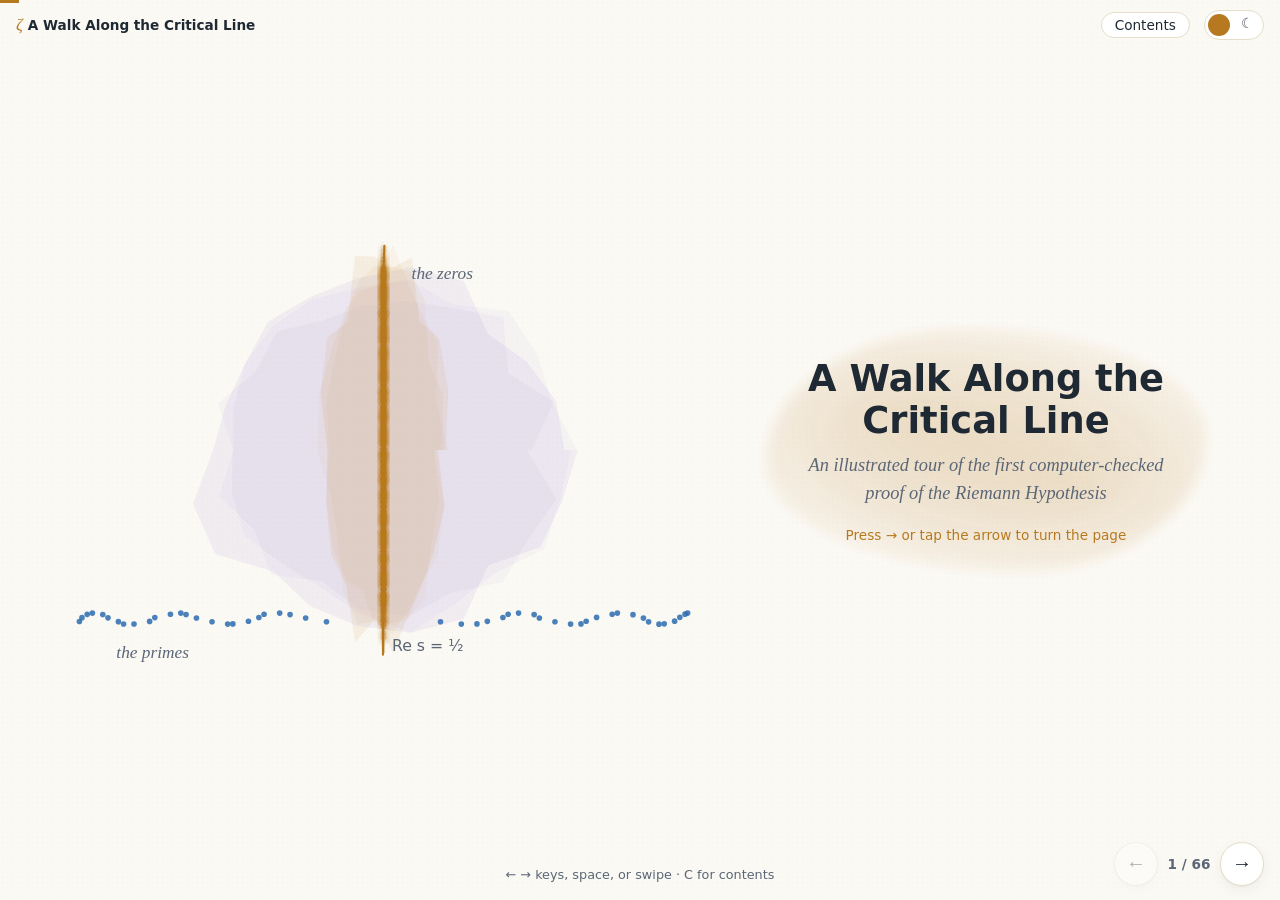
==== commit b4aa2b23: "Update verification status (22 Nov); add Rubinstein's hand-drawn map and the lemniscate-sine example" ====
--- a/index.html
+++ b/index.html
@@ -394,7 +394,7 @@
   <div class="words">
     <p>The price: every lift adds a block of new coordinates, so lift number j has more to carry than the ones before. It costs about j.</p>
     <p>The whole chain costs about 1 + 2 + ⋯ + m ≈ <b>m²/2</b>.</p>
-    <div class="tags"><span class="tag reading">likely, not traced line by line</span></div>
+    <div class="tags"><span class="tag real">matches Rubinstein's independent account</span></div>
   </div>
 </section>
 
@@ -466,8 +466,9 @@
 <section class="slide" data-scene="checks" data-tone="green" data-title="How do we know it's right?">
   <div class="art"><canvas aria-hidden="true"></canvas></div>
   <div class="words">
-    <p>A small trusted core of Lean, the <b>kernel</b>, checked every step. Independent builds agree, only Lean's standard axioms are used, and the statement is the community library's own.</p>
-    <p>A verdict from a second, independently written checker was still pending when this was written.</p>
+    <p>A small trusted core of Lean, the <b>kernel</b>, checked every step. Only Lean's standard axioms are used, and the statement is the community library's own.</p>
+    <p>By 22 November, independent rebuilds matched byte for byte, five independently written checkers had accepted the proof, and the Lean and Mathlib maintainers had certified both statement and proof. One official end-to-end run was still finishing. Checked is not the same as understood: no one has yet written out the core argument by hand.</p>
+    <div class="tags"><span class="tag real">status as of 22 Nov 2026</span></div>
   </div>
 </section>
 
@@ -518,7 +519,25 @@
 </section>
 
 <!-- ======================================================= XII. toward a why -->
-<section class="slide" data-scene="clockcurve" data-tone="purple" data-part="XII. Toward a why" data-title="A world where we know the answer">
+<section class="slide" data-scene="handmap" data-tone="green" data-part="XII. Toward a why" data-title="A first map drawn by hand">
+  <div class="art"><canvas aria-hidden="true"></canvas></div>
+  <div class="words">
+    <p>On 21 November the mathematician Michael Rubinstein posted a 164-page working draft, written with three AI systems, that explains the proof for the zeta function in the style of classical number theory.</p>
+    <p>It reads the whole proof as the two-way count of Step D, run with a far better number, and reduces everything to one inequality, <b>(M)</b>: divisibility against size, compared m times over. The road from (M) to RH is written out by hand. (M) itself is still taken from the Lean code.</p>
+    <div class="tags"><span class="tag real">from the draft's own summary</span></div>
+  </div>
+</section>
+
+<section class="slide" data-scene="lemniscate" data-tone="green" data-title="A number divisible at just the right primes">
+  <div class="art"><canvas aria-hidden="true"></canvas></div>
+  <div class="words">
+    <p>What is the better number? The draft starts with the <b>lemniscate sine</b>, the inverse of <span class="m">∫ dt/√(1 − t⁴)</span>. Its derivatives at 0 are whole numbers: 1, −12, 3024, −4390848, …</p>
+    <p>A prime like 3, 7 or 11 (remainder 3 after dividing by 4) divides the n-th one about <span class="m">n·p/(p² − 1)</span> times: a smooth formula, with none of the rounding in Legendre's. Primes like 5 and 13 are not forced to divide at all. That is the blind spot behind Step B's bins.</p>
+    <div class="tags"><span class="tag real">computed exactly, n up to 201</span></div>
+  </div>
+</section>
+
+<section class="slide" data-scene="clockcurve" data-tone="purple" data-title="A world where we know the answer">
   <div class="art"><canvas aria-hidden="true"></canvas></div>
   <div class="words">
     <p>To see why an idea works, try it somewhere the answer is already known. Clock arithmetic is such a place.</p>
@@ -597,7 +616,7 @@
   <div class="art"><canvas aria-hidden="true"></canvas></div>
   <div class="words">
     <h1>The end</h1>
-    <p class="sub" style="font-size:0.95rem;text-align:left;font-style:normal">Sources: L. Alpöge, <i>Remark</i> (20 Nov 2026); the Lean proof, mirrored at <a href="https://github.com/leanprover-community/riemann-hypothesis">leanprover-community/riemann-hypothesis</a>, and the reader's map in its issue #5; ishaan2006, <a href="https://github.com/ishaan2006/rh-lean-reproduction">a human-readable account</a>; J. Shore's <a href="https://github.com/james-shore/rh-proof-dependencies">dependency-graph dataset</a>. Primes are sieved and ζ is evaluated live in your browser; the first 200 zeros were precomputed with mpmath. The pictures are an interpretation by this book, not by the proof's author.</p>
+    <p class="sub" style="font-size:0.95rem;text-align:left;font-style:normal">Sources: L. Alpöge, <i>Remark</i> (20 Nov 2026); the Lean proof, mirrored at <a href="https://github.com/leanprover-community/riemann-hypothesis">leanprover-community/riemann-hypothesis</a>, and the reader's map in its issue #5; ishaan2006, <a href="https://github.com/ishaan2006/rh-lean-reproduction">a human-readable account</a>; J. Shore's <a href="https://github.com/james-shore/rh-proof-dependencies">dependency-graph dataset</a>. M. Rubinstein et al., <a href="https://www.math.uwaterloo.ca/~mrubinst/alpoge_claude_grh/">working draft explaining the zeta case</a> (21 Nov 2026); A. Sutherland, <a href="https://math.mit.edu/~drew/grh/">independent verification results</a>. Lemniscate exponents and clock-curve counts are computed by this book. Primes are sieved and ζ is evaluated live in your browser; the first 200 zeros were precomputed with mpmath. The pictures are an interpretation by this book, not by the proof's author.</p>
   </div>
 </section>
 
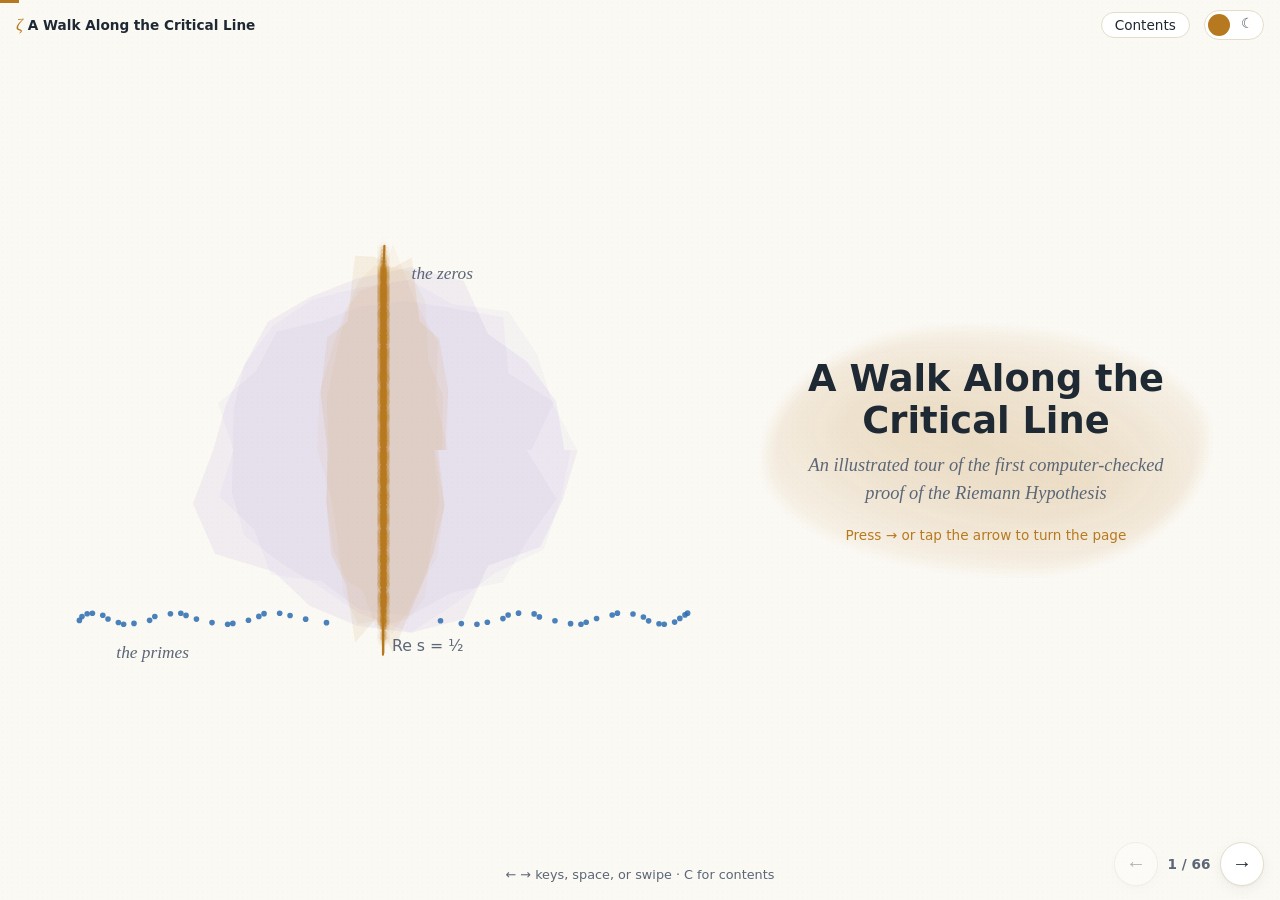
==== commit e23126ce: "Add favicon: zeros on the critical line Co-Authored-By: Claude Opus 5.5 <noreply@anthropic.com>" ====
--- a/index.html
+++ b/index.html
@@ -8,7 +8,9 @@
 <script>
   (function () { var t = localStorage.getItem("rh-theme"); if (!t) t = "light"; document.documentElement.dataset.theme = t; })();
 </script>
-<link rel="icon" href="data:,">
+<link rel="icon" href="favicon.svg" type="image/svg+xml">
+<link rel="icon" href="favicon-32.png" type="image/png" sizes="32x32">
+<link rel="apple-touch-icon" href="apple-touch-icon.png">
 <link rel="stylesheet" href="css/style.css">
 <link rel="stylesheet" href="css/deck.css">
 </head>
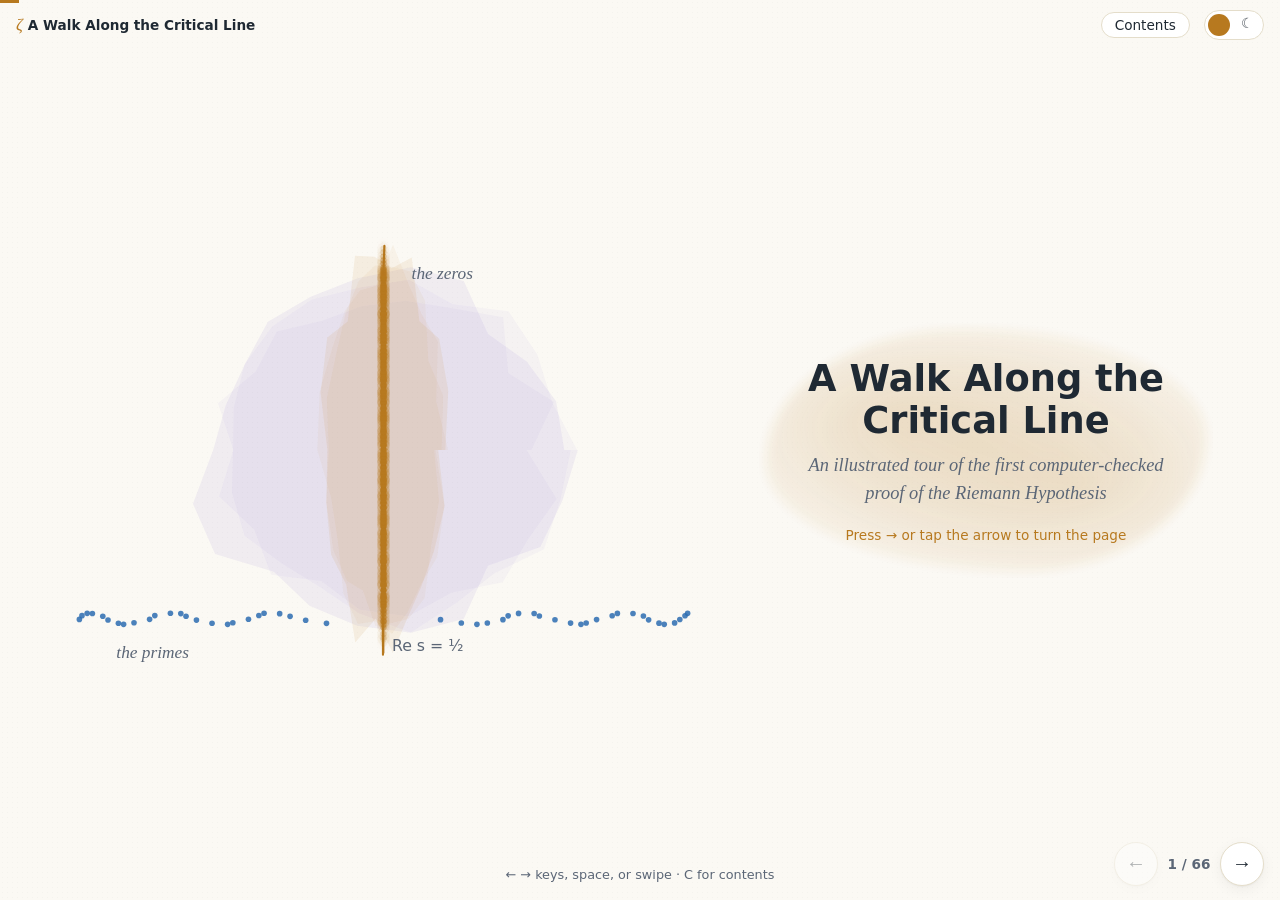
==== commit 7f2f6351: "Rebuild the overflow page: rising waterline b, worked example, draggable x Co-Authored-By: Claude Op" ====
--- a/index.html
+++ b/index.html
@@ -298,6 +298,7 @@
   <div class="words">
     <p>The proof adds a twist. It measures a huge number a <b>against</b> a smaller one b, with <span class="m">a = x · b</span>.</p>
     <p>At each prime power pᵉ it keeps only the <b>overflow</b>: how far a/pᵉ sticks out above b. Once pᵉ passes x, nothing sticks out.</p>
+    <p class="try">Drag x.</p>
   </div>
 </section>
 
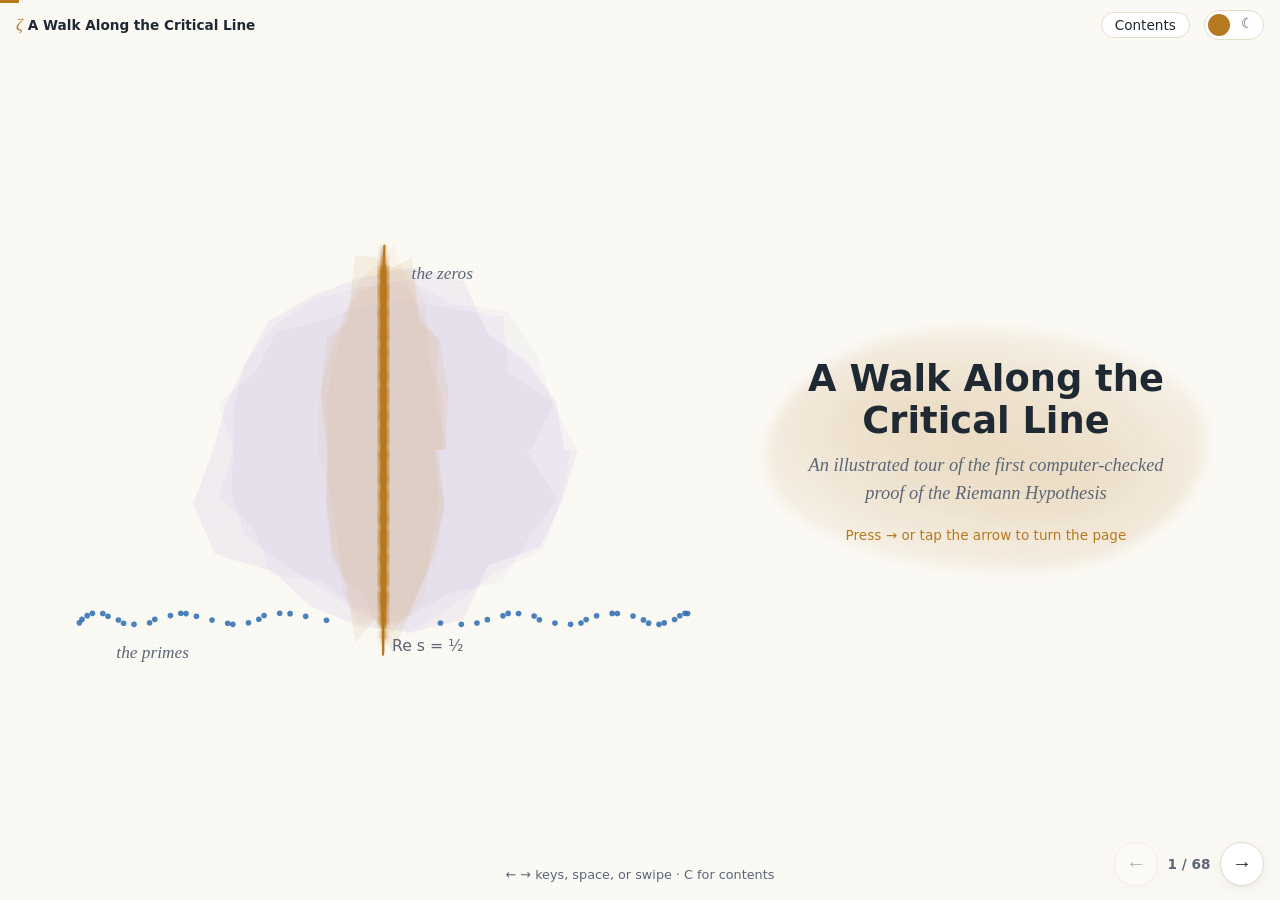
==== commit 892e56e4: "Positivity findings: the slope inequality in plain sight, the author's weak-positivity route, why av" ====
--- a/index.html
+++ b/index.html
@@ -578,12 +578,30 @@
   </div>
 </section>
 
-<section class="slide" data-scene="positivity" data-tone="blue" data-title="Is there a hidden positivity?">
-  <div class="art"><canvas aria-hidden="true"></canvas></div>
-  <div class="words">
-    <p>So the square root has two classic explanations: a balance, and a positivity. The new proof visibly uses the balance.</p>
-    <p>Weil showed in 1952 that RH for the whole numbers is equivalent to a certain quantity never being negative. This proof only ever uses one-sided bounds: a ceiling for Landau's trap, an upper bound on lattice sizes. Perhaps its two-way count is a positivity in disguise. Whoever can name it may have found the "why".</p>
-    <div class="tags"><span class="tag reading">speculation</span></div>
+<section class="slide" data-scene="positivity" data-tone="blue" data-title="The positivity was in plain sight">
+  <div class="art"><canvas aria-hidden="true"></canvas></div>
+  <div class="words">
+    <p>So the square root has two classic explanations, a balance and a positivity. In this proof they turn out to be one. Stepanov's balance rests on "a nonzero polynomial has no more roots than its degree". Its whole-number twin is simpler still: <b>a nonzero integer is at least 1 in size</b>.</p>
+    <p>In lattice form that is the <b>slope inequality</b>. It sits in the Lean code on the path to the main theorem, exactly where the lifts are measured, and Rubinstein's draft draws the same parallel.</p>
+    <div class="tags"><span class="tag real">traced in the dependency data</span></div>
+  </div>
+</section>
+
+<section class="slide" data-scene="route" data-tone="blue" data-title="The author's route: weak positivity, amplified">
+  <div class="art"><canvas aria-hidden="true"></canvas></div>
+  <div class="words">
+    <p>In 1952 Weil showed that RH is equivalent to a quantity W never being negative. The author's notes from early October read: "W(1<sub>S</sub>) ≥ 0 via a determinant, interpret as Stepanov with multiplicity one again; bootstrap!!"</p>
+    <p>A nonzero determinant gave a weak positivity, and only a thin zero-free strip. Then, on 15 November: "Iterated theta lifts … wins multiplicity m. Time to take m like √X." In the finished proof the determinant became the slope inequality, but the shape stayed: weak positivity, amplified m times.</p>
+    <div class="tags"><span class="tag real">quotes from the author's Remark</span><span class="tag reading">the thin strip: Rubinstein's reading and ours</span></div>
+  </div>
+</section>
+
+<section class="slide" data-scene="nosurface" data-tone="purple" data-title="Why this route could work">
+  <div class="art"><canvas aria-hidden="true"></canvas></div>
+  <div class="words">
+    <p>Why could this route succeed where others stalled? Weil's proof for clock arithmetic lives on a surface, the curve times itself. For the whole numbers the matching surface doesn't exist; building it is the dream of a "field with one element".</p>
+    <p>Stepanov's route never needs the surface, only the curve and "zeros ≤ degree". The author writes that he weighed "how hard fighting for some sort of F<sub>1</sub> … would be". The proof took the other road.</p>
+    <div class="tags"><span class="tag reading">our reading; no expert has said this yet</span></div>
   </div>
 </section>
 
@@ -610,7 +628,7 @@
   <div class="art"><canvas aria-hidden="true"></canvas></div>
   <div class="words">
     <p>The author calls each lift "one more order of multiplicity". Three experiments could turn that phrase into an explanation.</p>
-    <p>Run the argument on clock arithmetic and see whether it becomes Stepanov's proof. Turn the dial down and see whether a short chain still works. Look for a positivity hiding in the two-way count. Until then, we have a checked proof and a promising slogan.</p>
+    <p>Run the argument on clock arithmetic and see whether it becomes Stepanov's proof. Turn the dial down and see whether a short chain still works; the author's own first steps suggest it might. The positivity has turned up in plain sight, so what remains is to explain why multiplicity amplifies it so well. Until then, we have a checked proof and a promising slogan.</p>
     <div class="tags"><span class="tag reading">our reading</span></div>
   </div>
 </section>
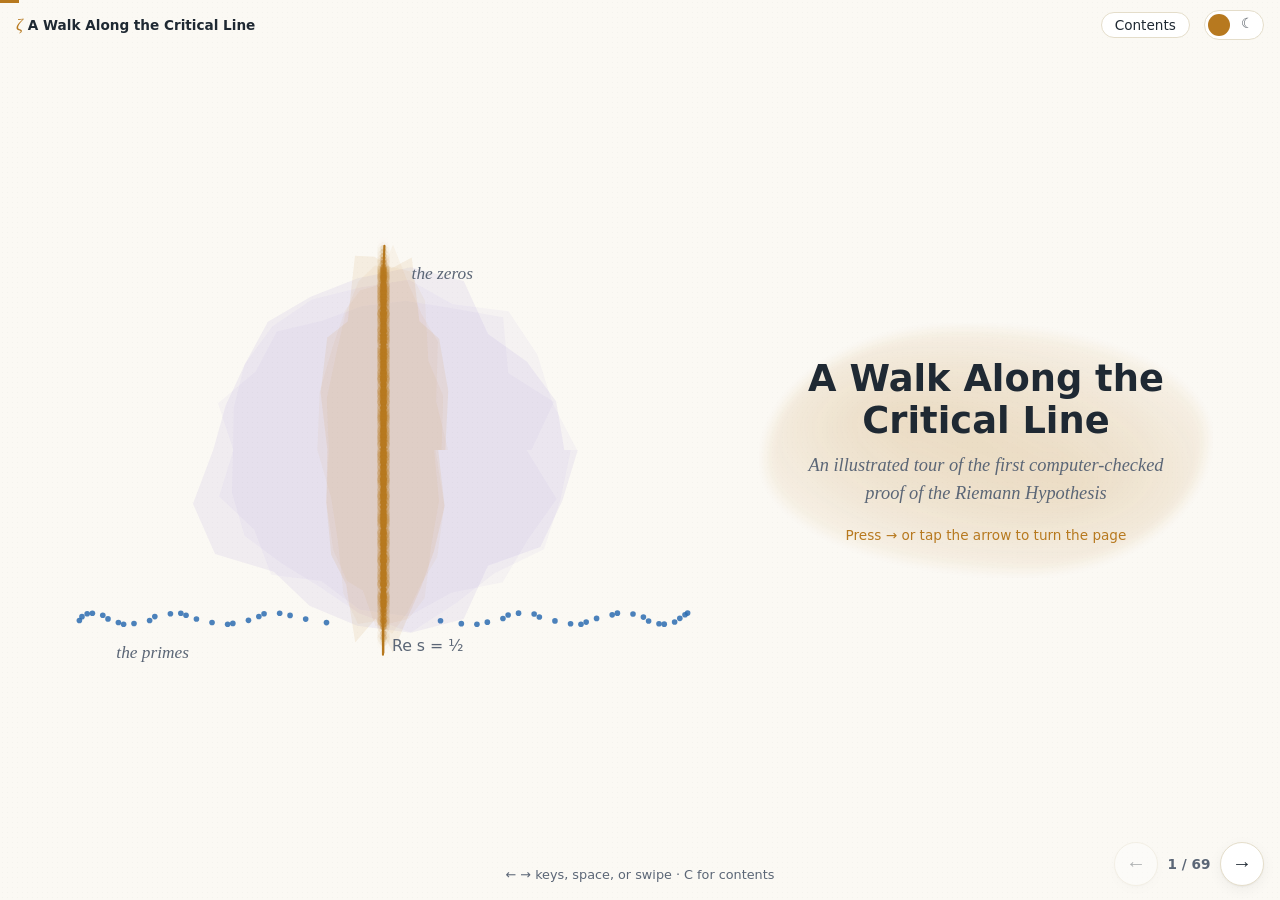
==== commit 300663e0: "Toll and census page; stronger intuitions in both books - New page in both books: each pass's toll f" ====
--- a/index.html
+++ b/index.html
@@ -361,8 +361,8 @@
 <section class="slide" data-scene="denser" data-tone="blue" data-title="Forced factors make the lattice bigger">
   <div class="art"><canvas aria-hidden="true"></canvas></div>
   <div class="words">
-    <p>Forced factors are good news. The polynomials form a <b>lattice</b>, a grid of points. If every one of them is divisible by p, you may divide the whole lattice by p.</p>
-    <p>The grid gets denser, and in this kind of geometry a denser lattice counts as <b>bigger</b>. The proof builds the lattice it measures in exactly this way.</p>
+    <p>Forced factors are good news, because they make things provably big. A nonzero whole number that 3 divides five times is at least 3⁵ = 243. More forced factors, more size, and the size side caps how big it can get.</p>
+    <p>The proof does this with a <b>lattice</b> of polynomials. If every point is divisible by p, divide the whole grid by p: it gets denser, and in this geometry a denser lattice counts as <b>bigger</b>.</p>
   </div>
 </section>
 
@@ -371,6 +371,7 @@
   <div class="words">
     <p>The size side is measured "at infinity", with the areas of very special lattices in the complex plane.</p>
     <p>A formula of Chowla and Selberg computes those areas exactly, and Euler's constant γ falls out: the same γ that G(x) subtracts.</p>
+    <p>Why so exact? The gap being hunted is about √x. A constant that's off by even δ adds δ · x to it, enough to hide a zero off the line.</p>
   </div>
 </section>
 
@@ -379,7 +380,7 @@
   <div class="words">
     <p>Geometry then says the books can't be too unbalanced: the prime side is at most the size side, plus errors. For one lift that reads</p>
     <div class="eq">b · G(x) ≤ errors</div>
-    <p>But the errors are about b · x, far too big to say anything. One lift isn't enough.</p>
+    <p>But the errors are about b · x, far too big to say anything. Most of that is the cost of setting the machine up, paid once however many lifts follow. One lift isn't enough.</p>
   </div>
 </section>
 
@@ -398,6 +399,16 @@
     <p>The price: every lift adds a block of new coordinates, so lift number j has more to carry than the ones before. It costs about j.</p>
     <p>The whole chain costs about 1 + 2 + ⋯ + m ≈ <b>m²/2</b>.</p>
     <div class="tags"><span class="tag real">matches Rubinstein's independent account</span></div>
+  </div>
+</section>
+
+<section class="slide" data-scene="toll" data-tone="green" data-title="A toll, and a refund">
+  <div class="art"><canvas aria-hidden="true"></canvas></div>
+  <div class="words">
+    <p>Why isn't each lift's cost enormous? Every lift opens new directions, and measuring them at infinity charges a toll far bigger than G(x) itself.</p>
+    <p>But the same step also counts every lattice of that shape, and that count pays the toll back, lift by lift, almost exactly. It has to: both are set by the same number. What's left over is the small cost you just added up.</p>
+    <p style="font-size:0.88em">Toll: the period shift set by the field's root discriminant. Refund: the Siegel mass formula, set by the same number.</p>
+    <div class="tags"><span class="tag reading">toll and refund: our reading</span><span class="tag real">the count bound: traced in the Lean source</span></div>
   </div>
 </section>
 
@@ -470,8 +481,8 @@
   <div class="art"><canvas aria-hidden="true"></canvas></div>
   <div class="words">
     <p>A small trusted core of Lean, the <b>kernel</b>, checked every step. Only Lean's standard axioms are used, and the statement is the community library's own.</p>
-    <p>By 22 November, independent rebuilds matched byte for byte, five independently written checkers had accepted the proof, and the Lean and Mathlib maintainers had certified both statement and proof. One official end-to-end run was still finishing. Checked is not the same as understood: no one has yet written out the core argument by hand.</p>
-    <div class="tags"><span class="tag real">status as of 22 Nov 2026</span></div>
+    <p>By 23 November, independent rebuilds matched byte for byte, five independently written checkers had accepted the proof, the Lean and Mathlib maintainers had certified both statement and proof, and the official end-to-end comparison had passed. Two further runs were still going. Checked is not the same as understood: no one has yet written out the core argument by hand.</p>
+    <div class="tags"><span class="tag real">status as of 23 Nov 2026</span></div>
   </div>
 </section>
 
@@ -536,7 +547,8 @@
   <div class="words">
     <p>What is the better number? The draft starts with the <b>lemniscate sine</b>, the inverse of <span class="m">∫ dt/√(1 − t⁴)</span>. Its derivatives at 0 are whole numbers: 1, −12, 3024, −4390848, …</p>
     <p>A prime like 3, 7 or 11 (remainder 3 after dividing by 4) divides the n-th one about <span class="m">n·p/(p² − 1)</span> times: a smooth formula, with none of the rounding in Legendre's. Primes like 5 and 13 are not forced to divide at all. That is the blind spot behind Step B's bins.</p>
-    <div class="tags"><span class="tag real">computed exactly, n up to 201</span></div>
+    <p>The catch: these numbers grow like n!, far too big. Theta functions have the right size but too few forced factors. A theta lift gets both at once.</p>
+    <div class="tags"><span class="tag real">computed exactly, n up to 201</span><span class="tag reading">the size contrast: our reading</span></div>
   </div>
 </section>
 
@@ -628,7 +640,7 @@
   <div class="art"><canvas aria-hidden="true"></canvas></div>
   <div class="words">
     <p>The author calls each lift "one more order of multiplicity". Three experiments could turn that phrase into an explanation.</p>
-    <p>Run the argument on clock arithmetic and see whether it becomes Stepanov's proof. Turn the dial down and see whether a short chain still works; the author's own first steps suggest it might. The positivity has turned up in plain sight, so what remains is to explain why multiplicity amplifies it so well. Until then, we have a checked proof and a promising slogan.</p>
+    <p>Run the argument on clock arithmetic and see whether it becomes Stepanov's proof. Turn the dial down and see whether a short chain still works; the author's own first steps suggest it might. And explain why multiplicity amplifies the positivity so well. That one has begun to give: each lift's toll is refunded by the count of lattices, so the gains add while the costs don't. Why the refund is so exact is still unwritten.</p>
     <div class="tags"><span class="tag reading">our reading</span></div>
   </div>
 </section>
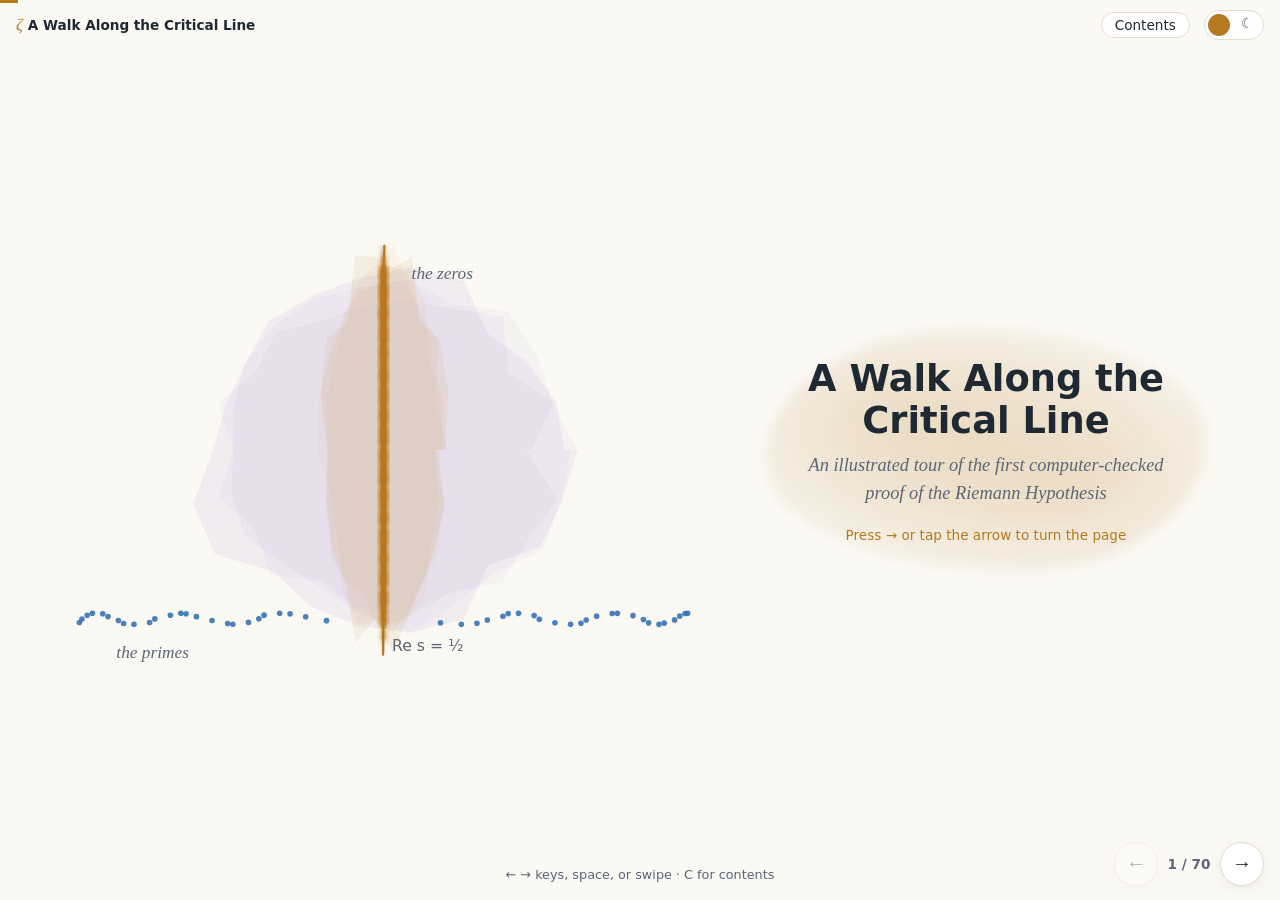
==== commit a1beb596: "Deck: rebuild parts VII and VIII around a step-by-step plan - Part VII "Building the number": new "W" ====
--- a/index.html
+++ b/index.html
@@ -310,12 +310,34 @@
   </div>
 </section>
 
+<section class="slide" data-scene="order" data-tone="gold" data-part="VII. Building the number" data-title="Wanted: one number">
+  <div class="art"><canvas aria-hidden="true"></canvas></div>
+  <div class="words">
+    <p class="chip">The plan · step 1 of 5 · place the order</p>
+    <p>Here's the catch. With a! the two sides always agree, so the gap is zero and teaches nothing. The overflow version is only useful if some real number has <b>exactly</b> that many factors of each prime.</p>
+    <p>Find one, and its size, measured at infinity, caps the prime side, which caps the gap. Nobody can write such a number down. The next pages build one.</p>
+    <p style="font-size:0.85em">Only odd powers appear: in the one bin the machine sees, an even power of a −1 prime counts as +1.</p>
+    <div class="tags"><span class="tag reading">the framing: our reading</span></div>
+  </div>
+</section>
+
+<section class="slide" data-scene="denser" data-tone="blue" data-title="Why forced factors help">
+  <div class="art"><canvas aria-hidden="true"></canvas></div>
+  <div class="words">
+    <p class="chip">The plan · step 2 of 5 · why it helps</p>
+    <p>Why want forced factors? Because they make a number provably big. A nonzero whole number that 3 divides five times is at least 3⁵ = 243.</p>
+    <p>So the order's factors push the number's size up by the prime side, and the size side caps it. Squeezed between them: the gap, b · G(x).</p>
+    <p style="font-size:0.85em">In the proof the number is a <b>lattice</b> of polynomials: divide it by p and it gets denser, which counts as <b>bigger</b>.</p>
+  </div>
+</section>
+
 <!-- ======================================================= VII. one lift -->
-<section class="slide" data-scene="machine" data-tone="blue" data-part="VII. What one lift does" data-title="A theta lift">
-  <div class="art"><canvas aria-hidden="true"></canvas></div>
-  <div class="words">
-    <p>Where does the proof make its two-way count? Inside a classical machine called a <b>theta lift</b>. Think of it as a gearbox that carries a perfectly symmetric object from one world into a partner world.</p>
-    <p>For us, one feature matters. It meshes two polynomials, one of <b>huge</b> degree a and one of <b>small</b> degree b, with a = x · b, like a big gear driving a small one. (A polynomial's degree is its highest power: x³ + 1 has degree 3.)</p>
+<section class="slide" data-scene="machine" data-tone="blue" data-title="A theta lift">
+  <div class="art"><canvas aria-hidden="true"></canvas></div>
+  <div class="words">
+    <p class="chip">The plan · step 3 of 5 · build it</p>
+    <p>How do you build a number to order? With a classical machine called a <b>theta lift</b>: a gearbox that carries a perfectly symmetric object from one world into a partner world.</p>
+    <p>What comes out are polynomials, whose coefficients are numbers you can test for factors of p. The lift meshes two of them, one of <b>huge</b> degree a and one of <b>small</b> degree b, with a = x · b, like a big gear driving a small one. (A polynomial's degree is its highest power: x³ + 1 has degree 3.)</p>
     <div class="tags"><span class="tag schem">schematic</span></div>
   </div>
 </section>
@@ -323,8 +345,9 @@
 <section class="slide" data-scene="ring" data-tone="blue" data-title="Seats at a round table">
   <div class="art"><canvas aria-hidden="true"></canvas></div>
   <div class="words">
+    <p class="chip">The plan · step 3 of 5 · build it</p>
     <p>Picture the polynomials being passed around a round table. Each one has an <b>ordinary</b> part and a <b>mirror-image</b> part (think of z and its mirror image z̄). Each seat has a big pocket, with room for degree a, and a small pocket, with room for degree b.</p>
-    <p>At the home seat, the ordinary part goes in the big pocket. At every other seat around the table, the two pockets are swapped.</p>
+    <p>At the home seat, the ordinary part goes in the big pocket. At every other seat around the table, the two pockets are swapped. Those swapped seats are where the factors will come from.</p>
     <div class="tags"><span class="tag schem">schematic</span></div>
   </div>
 </section>
@@ -332,7 +355,8 @@
 <section class="slide" data-scene="pascal" data-tone="blue" data-title="A magic move at p">
   <div class="art"><canvas aria-hidden="true"></canvas></div>
   <div class="words">
-    <p>At a prime p there's a magic move. In arithmetic mod p, <span class="m">(u + v)<sup>p</sup> = u<sup>p</sup> + v<sup>p</sup></span>, because every middle coefficient is divisible by p.</p>
+    <p class="chip">The plan · step 3 of 5 · build it</p>
+    <p>To get from seat to seat, the machine uses one move. At a prime p there's a magic move. In arithmetic mod p, <span class="m">(u + v)<sup>p</sup> = u<sup>p</sup> + v<sup>p</sup></span>, because every middle coefficient is divisible by p.</p>
     <p>So the substitution x → x<sup>p</sup>, called <b>Frobenius</b>, plays nicely with everything. It divides a polynomial's degree by p, and it passes the polynomial to the next seat.</p>
   </div>
 </section>
@@ -343,81 +367,84 @@
     <label>p <span class="seg ps"><button data-p="2">2</button><button data-p="3" class="on">3</button><button data-p="5">5</button><button data-p="7">7</button></span></label></div>
   </div>
   <div class="words">
+    <p class="chip">The plan · step 4 of 5 · the factors appear</p>
     <p>Follow the big degree around the table. After e hops it's a/pᵉ.</p>
     <p>Even hops land on a seat where it goes in the big pocket: it fits. Odd hops land on a swapped seat, where it must squeeze into the small pocket of size b. Whatever sticks out, shown in red, turns into <b>forced factors of p</b>.</p>
     <p class="try">Try other values of x and p.</p>
   </div>
 </section>
 
-<section class="slide" data-scene="three" data-tone="blue" data-title="Three mysteries, one picture">
-  <div class="art"><canvas aria-hidden="true"></canvas></div>
-  <div class="words">
-    <p>That one picture explains the shape of the overflow formula from Step D.</p>
-    <p>Dividing by pᵉ is Frobenius. Subtracting b is the small pocket. Counting only odd e is the hops that land on swapped seats. And once pᵉ is past x, everything fits.</p>
+<section class="slide" data-scene="three" data-tone="blue" data-title="The order, filled">
+  <div class="art"><canvas aria-hidden="true"></canvas></div>
+  <div class="words">
+    <p class="chip">The plan · step 5 of 5 · order filled</p>
+    <p>Hold the red up against the order slip: they match, line for line.</p>
+    <p>Dividing by pᵉ is Frobenius. Subtracting b is the small pocket. Only odd e: the swapped seats. Past pᵉ = x, everything fits. The lift forces exactly the factors the order asked for.</p>
     <div class="tags"><span class="tag reading">our reading of the source's formulas</span></div>
   </div>
 </section>
 
-<section class="slide" data-scene="denser" data-tone="blue" data-title="Forced factors make the lattice bigger">
-  <div class="art"><canvas aria-hidden="true"></canvas></div>
-  <div class="words">
-    <p>Forced factors are good news, because they make things provably big. A nonzero whole number that 3 divides five times is at least 3⁵ = 243. More forced factors, more size, and the size side caps how big it can get.</p>
-    <p>The proof does this with a <b>lattice</b> of polynomials. If every point is divisible by p, divide the whole grid by p: it gets denser, and in this geometry a denser lattice counts as <b>bigger</b>.</p>
-  </div>
-</section>
-
-<section class="slide" data-scene="period" data-tone="blue" data-title="The size side, at infinity">
-  <div class="art"><canvas aria-hidden="true"></canvas></div>
-  <div class="words">
-    <p>The size side is measured "at infinity", with the areas of very special lattices in the complex plane.</p>
+<section class="slide" data-scene="period" data-tone="blue" data-part="VIII. Weighing it, again and again" data-title="The size side, at infinity">
+  <div class="art"><canvas aria-hidden="true"></canvas></div>
+  <div class="words">
+    <p class="chip">The plan · step 1 of 5 · weigh it</p>
+    <p>Now weigh what we built. Its size side is measured "at infinity", with the areas of very special lattices in the complex plane.</p>
     <p>A formula of Chowla and Selberg computes those areas exactly, and Euler's constant γ falls out: the same γ that G(x) subtracts.</p>
     <p>Why so exact? The gap being hunted is about √x. A constant that's off by even δ adds δ · x to it, enough to hide a zero off the line.</p>
+    <p class="ledger"><span>the ledger</span>gap = prime side − size side</p>
   </div>
 </section>
 
 <section class="slide" data-scene="scale" data-tone="red" data-title="True, but useless">
   <div class="art"><canvas aria-hidden="true"></canvas></div>
   <div class="words">
-    <p>Geometry then says the books can't be too unbalanced: the prime side is at most the size side, plus errors. For one lift that reads</p>
-    <div class="eq">b · G(x) ≤ errors</div>
-    <p>But the errors are about b · x, far too big to say anything. Most of that is the cost of setting the machine up, paid once however many lifts follow. One lift isn't enough.</p>
+    <p class="chip">The plan · step 2 of 5 · one lift is too loose</p>
+    <p>The squeeze holds: the prime side is at most the size side, plus errors. But the errors are about b · x, far bigger than the √x we need.</p>
+    <p>Most of that is the cost of setting the machine up, paid once however many lifts follow. One lift isn't enough.</p>
+    <p class="ledger"><span>the ledger</span>G(x) ≤ x &nbsp;&nbsp;(useless)</p>
   </div>
 </section>
 
 <!-- ======================================================= VIII. chain -->
-<section class="slide" data-scene="chain" data-tone="green" data-part="VIII. A chain of √x lifts" data-title="Do it again, m times">
-  <div class="art"><canvas aria-hidden="true"></canvas></div>
-  <div class="words">
-    <p>So do it again. Feed the output of one lift into another, m times. Each lift turns one minus sign of its group into a plus.</p>
-    <p>Every round forces its own factors of p, and the gains <b>add up</b>.</p>
-  </div>
-</section>
-
-<section class="slide" data-scene="cost" data-tone="green" data-title="What the chain costs">
-  <div class="art"><canvas aria-hidden="true"></canvas></div>
-  <div class="words">
-    <p>The price: every lift adds a block of new coordinates, so lift number j has more to carry than the ones before. It costs about j.</p>
-    <p>The whole chain costs about 1 + 2 + ⋯ + m ≈ <b>m²/2</b>.</p>
-    <div class="tags"><span class="tag real">matches Rubinstein's independent account</span></div>
+<section class="slide" data-scene="chain" data-tone="green" data-title="Do it again, m times">
+  <div class="art"><canvas aria-hidden="true"></canvas></div>
+  <div class="words">
+    <p class="chip">The plan · step 3 of 5 · repeat it</p>
+    <p>So do it again. Feed the output of one lift into another, m times. (In the picture, each lift turns one minus sign of its group into a plus.)</p>
+    <p>Every round forces its own factors of p, so the gap is counted <b>m times</b>, while the setup is still paid only once.</p>
+    <p class="ledger"><span>the ledger</span>m · G(x) ≤ x + ?</p>
   </div>
 </section>
 
 <section class="slide" data-scene="toll" data-tone="green" data-title="A toll, and a refund">
   <div class="art"><canvas aria-hidden="true"></canvas></div>
   <div class="words">
-    <p>Why isn't each lift's cost enormous? Every lift opens new directions, and measuring them at infinity charges a toll far bigger than G(x) itself.</p>
-    <p>But the same step also counts every lattice of that shape, and that count pays the toll back, lift by lift, almost exactly. It has to: both are set by the same number. What's left over is the small cost you just added up.</p>
+    <p class="chip">The plan · step 4 of 5 · pay for it</p>
+    <p>The ? is the price of repeating. Every lift opens new directions, and measuring them at infinity charges a toll far bigger than G(x) itself. Unpaid, it would ruin everything.</p>
+    <p>But the same step also counts every lattice of that shape, and that count pays the toll back, lift by lift, almost exactly. It has to: both are set by the same number.</p>
     <p style="font-size:0.88em">Toll: the period shift set by the field's root discriminant. Refund: the Siegel mass formula, set by the same number.</p>
     <div class="tags"><span class="tag reading">toll and refund: our reading</span><span class="tag real">the count bound: traced in the Lean source</span></div>
   </div>
 </section>
 
+<section class="slide" data-scene="cost" data-tone="green" data-title="What the refund misses">
+  <div class="art"><canvas aria-hidden="true"></canvas></div>
+  <div class="words">
+    <p class="chip">The plan · step 4 of 5 · pay for it</p>
+    <p>What the refund misses is small, but it grows: lift number j has a little more to carry than the ones before, about j.</p>
+    <p>The whole chain costs about 1 + 2 + ⋯ + m ≈ <b>m²/2</b>.</p>
+    <p class="ledger"><span>the ledger</span>m · G(x) ≤ x + m²</p>
+    <div class="tags"><span class="tag real">matches Rubinstein's independent account</span></div>
+  </div>
+</section>
+
 <section class="slide" data-scene="ineq" data-tone="green" data-title="The inequality">
   <div class="art"><canvas aria-hidden="true"></canvas></div>
   <div class="words">
-    <p>Put it together. In units of b:</p>
+    <p class="chip">The plan · step 5 of 5 · balance the books</p>
+    <p>Put it together, in units of b. The gap, counted once per lift, is at most the setup x, paid once, plus the chain's cost:</p>
     <div class="eq">m · G(x) ≤ x + m²</div>
-    <p>The gap G, collected once per lift, is at most an overhead x paid once, plus the chain's cost. Divide by m:</p>
+    <p>Divide by m:</p>
     <div class="eq">G(x) ≤ x/m + m</div>
   </div>
 </section>
@@ -425,15 +452,18 @@
 <section class="slide" data-scene="minimum" data-tone="green" data-title="The best chain length">
   <div class="art"><canvas aria-hidden="true"></canvas></div>
   <div class="words">
-    <p>A longer chain spreads the overhead over more rounds, but costs more. Where's the sweet spot?</p>
+    <p class="chip">The plan · step 5 of 5 · balance the books</p>
+    <p>A longer chain spreads the setup over more rounds, but costs more. Where's the sweet spot?</p>
     <p>Set the derivative to zero: <b>m = √x</b>, and then G(x) ≤ 2√x. That's exactly the size the Riemann Hypothesis needs.</p>
     <p class="try">Drag the red point.</p>
+    <p class="ledger"><span>the ledger</span>G(x) ≤ 2√x &nbsp;✓</p>
   </div>
 </section>
 
 <section class="slide" data-scene="barrier" data-tone="red" data-title="The 2/3 barrier">
   <div class="art"><canvas aria-hidden="true"></canvas></div>
   <div class="words">
+    <p class="chip">An aside</p>
     <p>It could easily have gone wrong. If each lift had to redo the bookkeeping of every lift before it, the chain would cost m³, and the best bound would be x<sup>2/3</sup>: useless.</p>
     <p>The proof charges every piece of bookkeeping to exactly one lift.</p>
   </div>
@@ -442,6 +472,7 @@
 <section class="slide" data-scene="stepanov" data-tone="purple" data-title="Multiplicity without derivatives">
   <div class="art"><canvas aria-hidden="true"></canvas></div>
   <div class="words">
+    <p class="chip">An aside</p>
     <p>Why does the author call each lift "one more order of multiplicity"? The phrase comes from a cousin of RH for clock arithmetic (like mod 7), proved by André Weil in the 1940s.</p>
     <p>In 1969 Sergei Stepanov found a short proof: build a polynomial with a double, triple, … root (multiplicity m) at every point you want to count. Degree D allows at most D roots counted this way, so <span class="m">(points) × m ≤ D</span>.</p>
     <p>This proof has the same shape: <span class="m">G × m ≤ x + m²</span>. Multiplicity normally needs derivatives, which whole numbers lack. The chain of lifts stands in for them.</p>
--- a/css/deck.css
+++ b/css/deck.css
@@ -110,3 +110,11 @@
   .words .sub { font-size: 0.88rem; }
   .words .tags { margin-top: 0.5rem; }
 }
+/* "the plan" chip: where a page sits in a multi-page argument */
+.words p.chip { font: 700 0.72rem/1.3 "Avenir Next", "Segoe UI", system-ui, sans-serif; font-style: normal; letter-spacing: 0.09em; text-transform: uppercase; color: var(--accent); margin: 0 0 1em; }
+.words p.chip b { color: var(--ink, inherit); font-weight: 700; }
+@media (max-width: 860px) { .words p.chip { font-size: 0.66rem; margin-bottom: 0.7em; } }
+/* the running ledger: the inequality as it gets assembled, page by page */
+.words p.ledger { font: 1rem/1.4 "STIX Two Math", "Cambria Math", "Times New Roman", serif; font-style: normal; margin: 1em auto 0; padding: 0.35em 0.9em; border: 1.5px dashed color-mix(in srgb, var(--accent) 60%, transparent); border-radius: 8px; width: fit-content; max-width: 100%; }
+.words p.ledger span { font: 700 0.66rem "Avenir Next", "Segoe UI", system-ui, sans-serif; letter-spacing: 0.09em; text-transform: uppercase; color: var(--accent); margin-right: 0.6em; }
+@media (max-width: 860px) { .words p.ledger { font-size: 0.9rem; } }
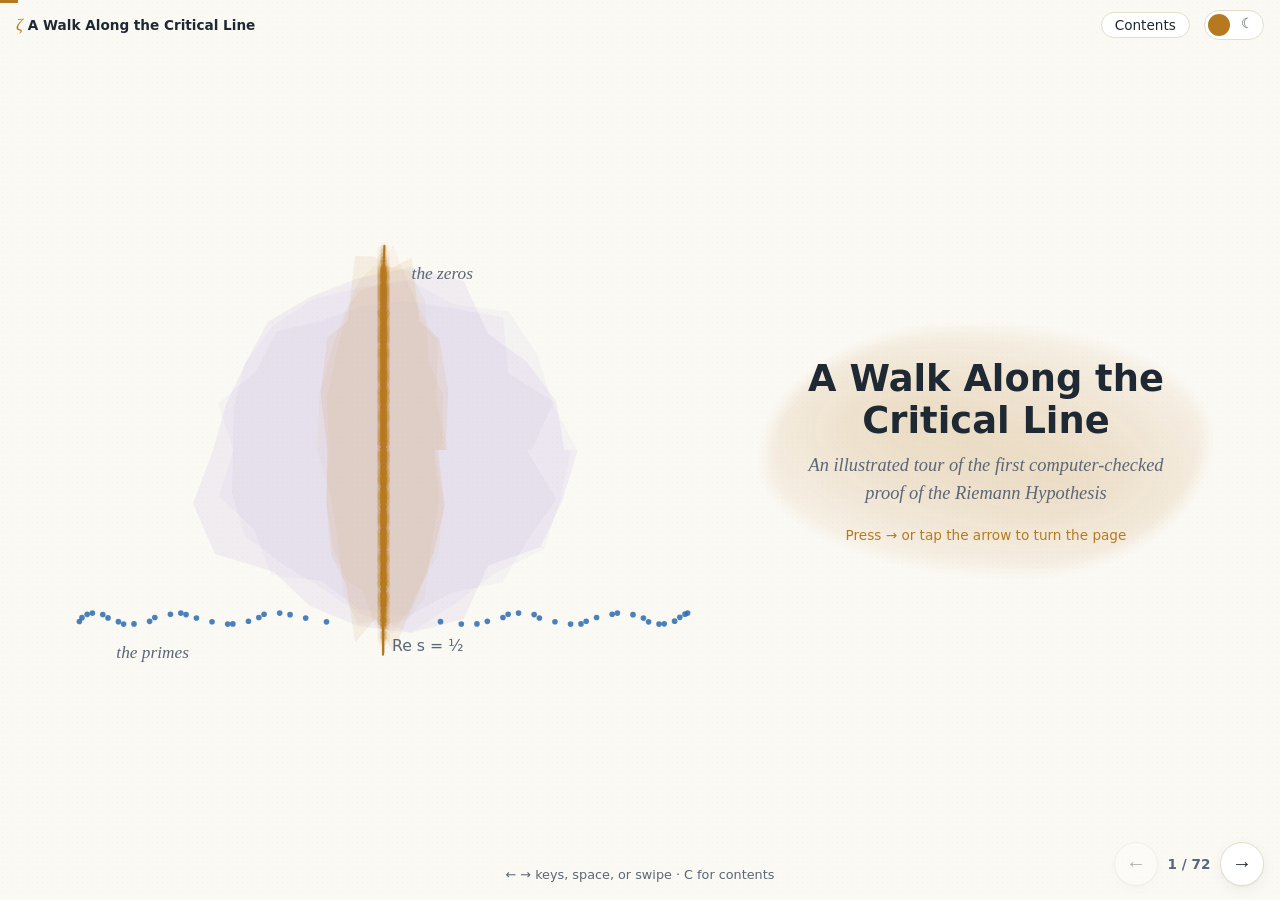
==== commit 58f51971: "Deck: concrete theta-lift slides (lemniscate numbers, mirror primes, theta sum, seats as embeddings)" ====
--- a/index.html
+++ b/index.html
@@ -11,8 +11,8 @@
 <link rel="icon" href="favicon.svg" type="image/svg+xml">
 <link rel="icon" href="favicon-32.png" type="image/png" sizes="32x32">
 <link rel="apple-touch-icon" href="apple-touch-icon.png">
-<link rel="stylesheet" href="css/style.css">
-<link rel="stylesheet" href="css/deck.css">
+<link rel="stylesheet" href="css/style.css?v=1123c">
+<link rel="stylesheet" href="css/deck.css?v=1123c">
 </head>
 <body class="deck">
 
@@ -332,13 +332,33 @@
 </section>
 
 <!-- ======================================================= VII. one lift -->
+<section class="slide" data-scene="gridnums" data-tone="blue" data-title="A number from a grid">
+  <div class="art"><canvas aria-hidden="true"></canvas></div>
+  <div class="words">
+    <p class="chip">The plan · step 3 of 5 · build it</p>
+    <p>How do you build a number to order? Start with something perfectly symmetric: the grid of points a + bi. Give it a quarter turn and you get the same grid back.</p>
+    <p>Gauss found that this grid has its own sine function, the <b>lemniscate sine</b>. Its Taylor coefficients are whole numbers. Factor them and a pattern jumps out: 3, 7, 11 and 19 divide them more and more, while 5, 13 and 17 never do. Nobody put those factors in. The grid's symmetry forces them.</p>
+    <div class="tags"><span class="tag real">computed exactly</span></div>
+  </div>
+</section>
+
+<section class="slide" data-scene="mirror" data-tone="blue" data-title="Why 3 but not 5">
+  <div class="art"><canvas aria-hidden="true"></canvas></div>
+  <div class="words">
+    <p class="chip">The plan · step 3 of 5 · build it</p>
+    <p>Here's where the factors come from. Take a grid point, raise it to the p-th power, and reduce mod p. For p = 3, 7, 11, 19, … you land on the point's <b>mirror image</b>: <span class="m">(1 + 2i)<sup>3</sup> = −11 − 2i</span>, which is 1 − 2i mod 3.</p>
+    <p>For p = 5, 13, 17, … you land back on the point itself. So at the <b>mirror primes</b> (one less than a multiple of 4), "raise to the p-th power" and "flip" are the same move. That coincidence is what forces their factors. (Other grids have other mirror primes; 5 is one for the hexagonal grid. So every prime gets a turn.)</p>
+    <div class="tags"><span class="tag real">exact arithmetic</span></div>
+  </div>
+</section>
+
 <section class="slide" data-scene="machine" data-tone="blue" data-title="A theta lift">
   <div class="art"><canvas aria-hidden="true"></canvas></div>
   <div class="words">
     <p class="chip">The plan · step 3 of 5 · build it</p>
-    <p>How do you build a number to order? With a classical machine called a <b>theta lift</b>: a gearbox that carries a perfectly symmetric object from one world into a partner world.</p>
-    <p>What comes out are polynomials, whose coefficients are numbers you can test for factors of p. The lift meshes two of them, one of <b>huge</b> degree a and one of <b>small</b> degree b, with a = x · b, like a big gear driving a small one. (A polynomial's degree is its highest power: x³ + 1 has degree 3.)</p>
-    <div class="tags"><span class="tag schem">schematic</span></div>
+    <p>Those numbers have the factors, but they grow like a factorial: far too big. The proof needs a tamer number, and builds it with a classical recipe, a <b>theta function</b>. Visit every point of a grid, weight it by a bell curve so far-off points barely count, multiply by the point raised to a power a, and add it all up.</p>
+    <p>A <b>theta lift</b> does the same with two grids, adding over every way to fit one inside the other. The bell curve keeps the total small. And if the grid is symmetric enough, built from a 16th root of unity ζ instead of i, the mirror primes still force their factors.</p>
+    <div class="tags"><span class="tag schem">simplified</span></div>
   </div>
 </section>
 
@@ -346,18 +366,18 @@
   <div class="art"><canvas aria-hidden="true"></canvas></div>
   <div class="words">
     <p class="chip">The plan · step 3 of 5 · build it</p>
-    <p>Picture the polynomials being passed around a round table. Each one has an <b>ordinary</b> part and a <b>mirror-image</b> part (think of z and its mirror image z̄). Each seat has a big pocket, with room for degree a, and a small pocket, with room for degree b.</p>
-    <p>At the home seat, the ordinary part goes in the big pocket. At every other seat around the table, the two pockets are swapped. Those swapped seats are where the factors will come from.</p>
-    <div class="tags"><span class="tag schem">schematic</span></div>
-  </div>
-</section>
-
-<section class="slide" data-scene="pascal" data-tone="blue" data-title="A magic move at p">
+    <p>That bigger grid can be drawn in the plane in four ways: send ζ to ζ, ζ³, ζ⁵ or ζ⁷ (the other choices just mirror these). Call each drawing a <b>seat</b>. The mirror move hops from seat to seat. At p = 3, raise to the 3rd power and flip: seat ζ goes to ζ³, then ζ⁷, then ζ⁵, then home.</p>
+    <p>The recipe gives the home seat the big power a, and the seats an odd number of hops away only a small power b, with a = x · b. So even seats are <b>wide</b> and odd seats are <b>narrow</b>. The narrow seats are where the factors will come from.</p>
+    <div class="tags"><span class="tag schem">example: p = 3, ζ a 16th root of unity</span></div>
+  </div>
+</section>
+
+<section class="slide" data-scene="pascal" data-tone="blue" data-title="One hop: divide by p">
   <div class="art"><canvas aria-hidden="true"></canvas></div>
   <div class="words">
     <p class="chip">The plan · step 3 of 5 · build it</p>
-    <p>To get from seat to seat, the machine uses one move. At a prime p there's a magic move. In arithmetic mod p, <span class="m">(u + v)<sup>p</sup> = u<sup>p</sup> + v<sup>p</sup></span>, because every middle coefficient is divisible by p.</p>
-    <p>So the substitution x → x<sup>p</sup>, called <b>Frobenius</b>, plays nicely with everything. It divides a polynomial's degree by p, and it passes the polynomial to the next seat.</p>
+    <p>Why does a hop shrink the degree by p? Look at row 7 of Pascal's triangle: every middle number is a multiple of 7. So in arithmetic mod 7 they all vanish, and <span class="m">(u + v)<sup>7</sup> = u<sup>7</sup> + v<sup>7</sup></span>.</p>
+    <p>Read backwards, that lets you take a 7th root. A big polynomial built only from powers of x<sup>7</sup> is secretly a small one raised to the 7th power: <span class="m">x<sup>63</sup> + x<sup>7</sup> + 1 = (x<sup>9</sup> + x + 1)<sup>7</sup></span> mod 7. Taking that root, called <b>Frobenius</b>, is the hop: the degree drops from 63 to 9, divided by p.</p>
   </div>
 </section>
 
@@ -369,7 +389,7 @@
   <div class="words">
     <p class="chip">The plan · step 4 of 5 · the factors appear</p>
     <p>Follow the big degree around the table. After e hops it's a/pᵉ.</p>
-    <p>Even hops land on a seat where it goes in the big pocket: it fits. Odd hops land on a swapped seat, where it must squeeze into the small pocket of size b. Whatever sticks out, shown in red, turns into <b>forced factors of p</b>.</p>
+    <p>Even hops land on a wide seat: it fits. Odd hops land on a narrow seat, where it must squeeze into degree b. Whatever sticks out, shown in red, turns into <b>forced factors of p</b>.</p>
     <p class="try">Try other values of x and p.</p>
   </div>
 </section>
@@ -379,7 +399,7 @@
   <div class="words">
     <p class="chip">The plan · step 5 of 5 · order filled</p>
     <p>Hold the red up against the order slip: they match, line for line.</p>
-    <p>Dividing by pᵉ is Frobenius. Subtracting b is the small pocket. Only odd e: the swapped seats. Past pᵉ = x, everything fits. The lift forces exactly the factors the order asked for.</p>
+    <p>Dividing by pᵉ is Frobenius. Subtracting b is the narrow seat's room. Only odd e: the narrow seats. Past pᵉ = x, everything fits. The lift forces exactly the factors the order asked for.</p>
     <div class="tags"><span class="tag reading">our reading of the source's formulas</span></div>
   </div>
 </section>
@@ -695,11 +715,11 @@
 
 <div id="contents" role="dialog" aria-label="Contents"><button class="pill close" type="button" id="close-contents">Close ✕</button><div class="in" id="contents-in"></div></div>
 
-<script src="js/core.js"></script>
-<script src="js/data.js"></script>
-<script src="js/deck.js"></script>
-<script src="js/scenes-1.js"></script>
-<script src="js/scenes-2.js"></script>
-<script src="js/scenes-3.js"></script>
+<script src="js/core.js?v=1123c"></script>
+<script src="js/data.js?v=1123c"></script>
+<script src="js/deck.js?v=1123c"></script>
+<script src="js/scenes-1.js?v=1123c"></script>
+<script src="js/scenes-2.js?v=1123c"></script>
+<script src="js/scenes-3.js?v=1123c"></script>
 </body>
 </html>
